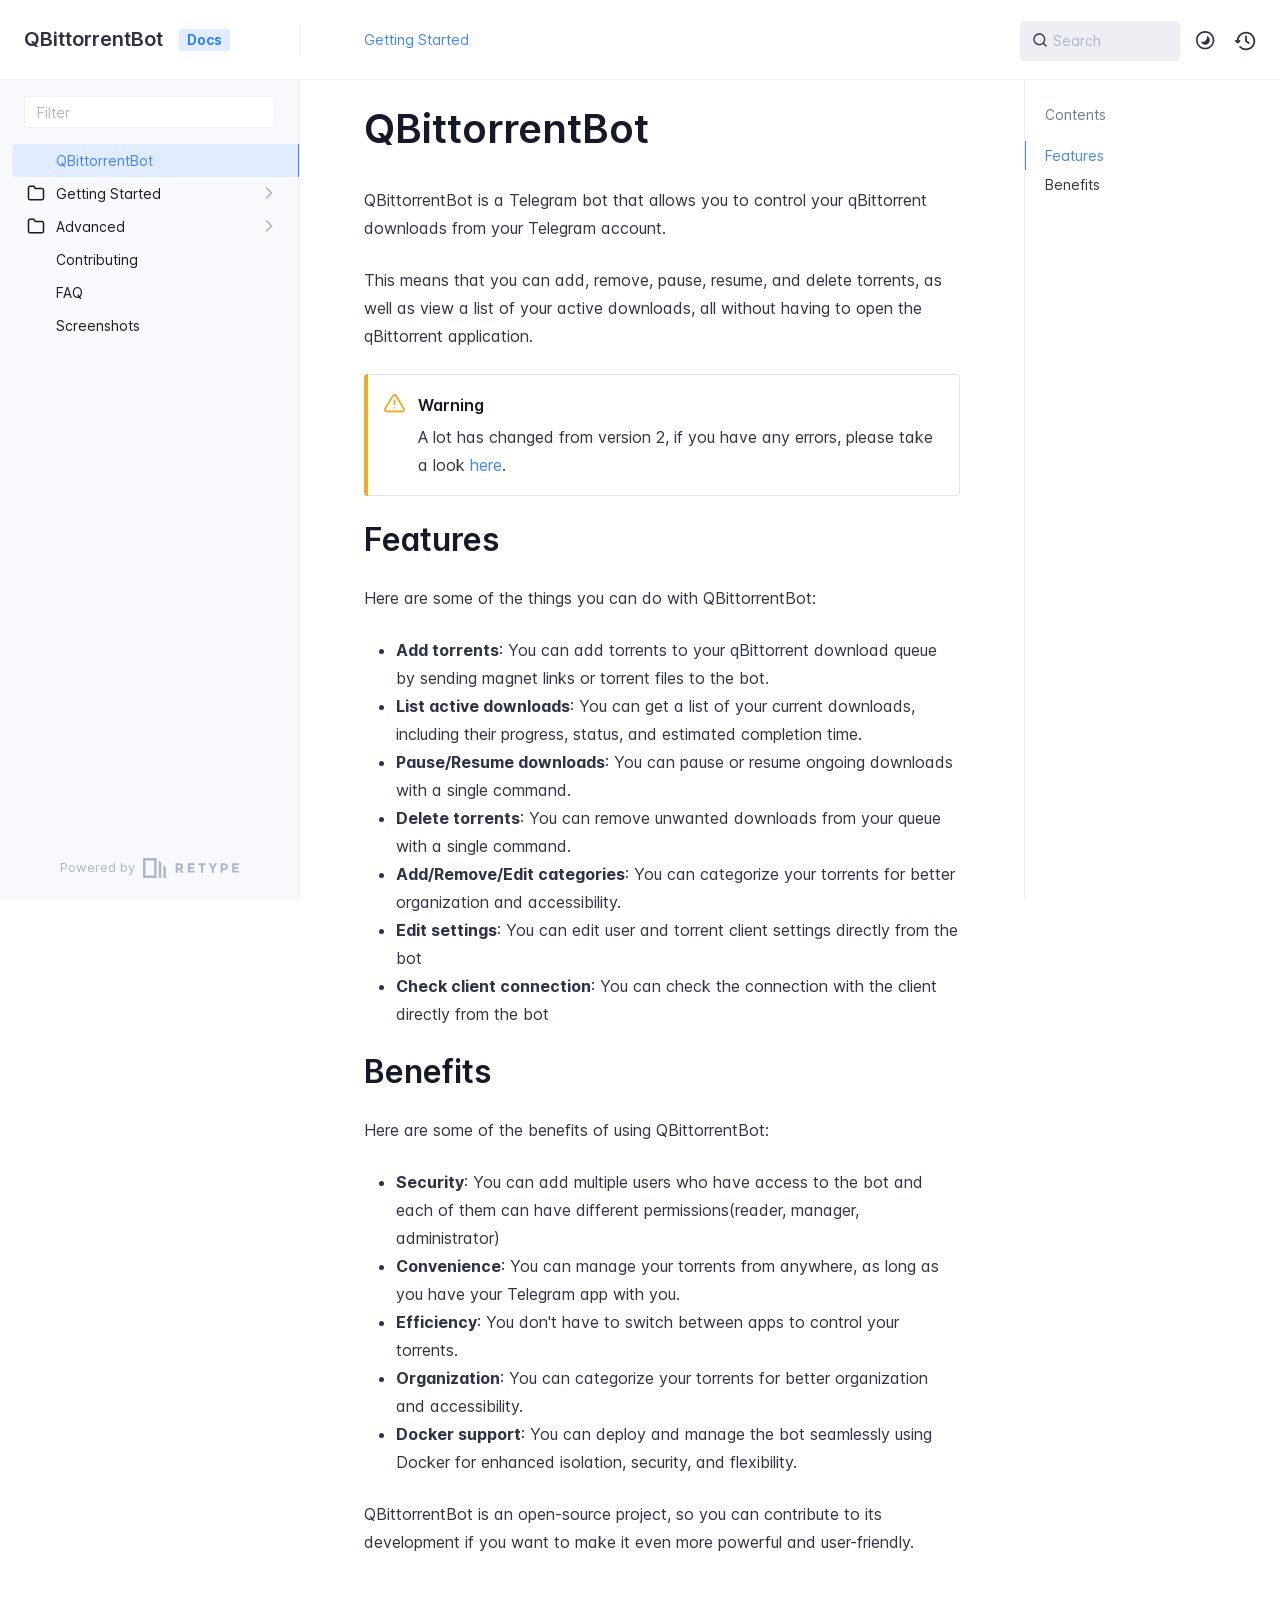
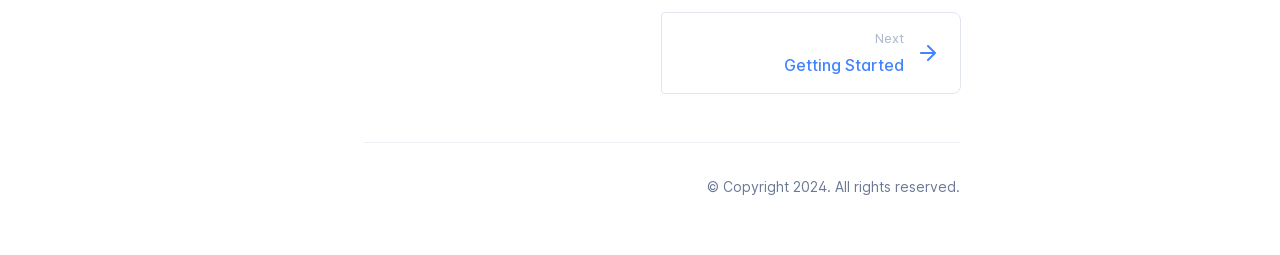
==== index.html @ 15b9dcab "Refreshes Retype-generated documentation. Process triggered by pull[bot]." ====
<!DOCTYPE html>
<html lang="en" class="h-full">
<head>
    <meta charset="UTF-8">
    <meta name="viewport" content="width=device-width,initial-scale=1">
    <meta name="turbo-root" content="/QBittorrentBot">
    <meta name="turbo-cache-control" content="no-cache" data-turbo-track="reload" data-track-token="3.5.0.763401070111">

    <!-- See retype.com -->
    <meta name="generator" content="Retype 3.5.0">

    <!-- Primary Meta Tags -->
    <title>QBittorrentBot</title>
    <meta name="title" content="QBittorrentBot">
    <meta name="description" content="QBittorrentBot is a Telegram bot that allows you to control your qBittorrent downloads from your Telegram account.">

    <!-- Canonical -->
    <link rel="canonical" href="https://ch3p4ll3.github.io/QBittorrentBot/">

    <!-- Open Graph / Facebook -->
    <meta property="og:type" content="website">
    <meta property="og:url" content="https://ch3p4ll3.github.io/QBittorrentBot/">
    <meta property="og:title" content="QBittorrentBot">
    <meta property="og:description" content="QBittorrentBot is a Telegram bot that allows you to control your qBittorrent downloads from your Telegram account.">

    <!-- Twitter -->
    <meta property="twitter:card" content="summary_large_image">
    <meta property="twitter:url" content="https://ch3p4ll3.github.io/QBittorrentBot/">
    <meta property="twitter:title" content="QBittorrentBot">
    <meta property="twitter:description" content="QBittorrentBot is a Telegram bot that allows you to control your qBittorrent downloads from your Telegram account.">

    <script data-cfasync="false">(function () { var el = document.documentElement, m = localStorage.getItem("doc_theme"), wm = window.matchMedia; if (m === "dark" || (!m && wm && wm("(prefers-color-scheme: dark)").matches)) { el.classList.add("dark") } else { el.classList.remove("dark") } })();</script>

    <link href="resources/css/retype.css?v=3.5.0.763401070111" rel="stylesheet">

    <script data-cfasync="false" src="resources/js/config.js?v=3.5.0.763401070111" data-turbo-eval="false" defer></script>
    <script data-cfasync="false" src="resources/js/retype.js?v=3.5.0" data-turbo-eval="false" defer></script>
    <script id="lunr-js" data-cfasync="false" src="resources/js/lunr.js?v=3.5.0.763401070111" data-turbo-eval="false" defer></script>
</head>
<body>
    <div id="docs-app" class="relative text-base antialiased text-gray-700 bg-white font-body dark:bg-dark-850 dark:text-dark-300">
        <div class="absolute bottom-0 left-0 bg-gray-100 dark:bg-dark-800" style="top: 5rem; right: 50%"></div>
    
        <header id="docs-site-header" class="sticky top-0 z-30 flex w-full h-16 bg-white border-b border-gray-200 md:h-20 dark:bg-dark-850 dark:border-dark-650">
            <div class="container relative flex items-center justify-between pr-6 grow md:justify-start">
                <!-- Mobile menu button skeleton -->
                <button v-cloak class="skeleton docs-mobile-menu-button flex items-center justify-center shrink-0 overflow-hidden dark:text-white focus:outline-none rounded-full w-10 h-10 ml-3.5 md:hidden"><svg xmlns="http://www.w3.org/2000/svg" class="mb-px shrink-0" width="24" height="24" viewBox="0 0 24 24" role="presentation" style="margin-bottom: 0px;"><g fill="currentColor"><path d="M2 4h20v2H2zM2 11h20v2H2zM2 18h20v2H2z"></path></g></svg></button>
                <div v-cloak id="docs-sidebar-toggle"></div>
        
                <!-- Logo -->
                <div class="flex items-center justify-between h-full py-2 md:w-75">
                    <div class="flex items-center px-2 md:px-6">
                        <a id="docs-site-logo" href="" class="flex items-center leading-snug text-xl">
                            <span class="dark:text-white font-semibold line-clamp-1 md:line-clamp-2">QBittorrentBot</span>
                        </a><span class="hidden px-2 py-1 ml-4 text-sm font-semibold leading-none text-root-logo-label-text bg-root-logo-label-bg rounded-sm md:inline-block">Docs</span>
                    </div>
        
                    <span class="hidden h-8 border-r md:inline-block dark:border-dark-650"></span>
                </div>
        
                <div class="flex justify-between md:grow">
                    <!-- Top Nav -->
                    <nav class="hidden md:flex">
                        <ul class="flex flex-col mb-4 md:pl-16 md:mb-0 md:flex-row md:items-center">
                            <li class="mr-6">
                                <a class="py-2 md:mb-0 inline-flex items-center text-sm whitespace-nowrap transition-colors duration-200 ease-linear md:text-blue-500 dark:text-blue-400 hover:text-blue-800 dark:hover:text-blue-200" href="getting_started/">Getting Started</a>
                            </li>
        
                        </ul>
                    </nav>
        
                    <!-- Header Right Skeleton -->
                    <div v-cloak class="flex justify-end grow skeleton">
        
                        <!-- Search input mock -->
                        <div class="relative hidden w-40 lg:block lg:max-w-sm lg:ml-auto">
                            <div class="absolute flex items-center justify-center h-full pl-3 dark:text-dark-300">
                                <svg xmlns="http://www.w3.org/2000/svg" class="icon-base" width="16" height="16" viewBox="0 0 24 24" aria-labelledby="icon" role="presentation" style="margin-bottom: 1px;"><g fill="currentColor" ><path d="M21.71 20.29l-3.68-3.68A8.963 8.963 0 0020 11c0-4.96-4.04-9-9-9s-9 4.04-9 9 4.04 9 9 9c2.12 0 4.07-.74 5.61-1.97l3.68 3.68c.2.19.45.29.71.29s.51-.1.71-.29c.39-.39.39-1.03 0-1.42zM4 11c0-3.86 3.14-7 7-7s7 3.14 7 7c0 1.92-.78 3.66-2.04 4.93-.01.01-.02.01-.02.01-.01.01-.01.01-.01.02A6.98 6.98 0 0111 18c-3.86 0-7-3.14-7-7z" ></path></g></svg>
                            </div>
                            <input class="w-full h-10 placeholder-gray-400 transition-colors duration-200 ease-in bg-gray-200 border border-transparent rounded md:text-sm hover:bg-white hover:border-gray-300 focus:outline-none focus:bg-white focus:border-gray-500 dark:bg-dark-600 dark:border-dark-600 dark:placeholder-dark-400" style="padding: 0.625rem 0.75rem 0.625rem 2rem" type="text" placeholder="Search">
                        </div>
        
                        <!-- Mobile search button -->
                        <div class="flex items-center justify-center w-10 h-10 lg:hidden">
                            <svg xmlns="http://www.w3.org/2000/svg" class="shrink-0 icon-base" width="20" height="20" viewBox="0 0 24 24" aria-labelledby="icon" role="presentation" style="margin-bottom: 0px;"><g fill="currentColor" ><path d="M21.71 20.29l-3.68-3.68A8.963 8.963 0 0020 11c0-4.96-4.04-9-9-9s-9 4.04-9 9 4.04 9 9 9c2.12 0 4.07-.74 5.61-1.97l3.68 3.68c.2.19.45.29.71.29s.51-.1.71-.29c.39-.39.39-1.03 0-1.42zM4 11c0-3.86 3.14-7 7-7s7 3.14 7 7c0 1.92-.78 3.66-2.04 4.93-.01.01-.02.01-.02.01-.01.01-.01.01-.01.02A6.98 6.98 0 0111 18c-3.86 0-7-3.14-7-7z" ></path></g></svg>
                        </div>
        
                        <!-- Dark mode switch placeholder -->
                        <div class="w-10 h-10 lg:ml-2"></div>
        
                        <!-- History button -->
                        <div class="flex items-center justify-center w-10 h-10" style="margin-right: -0.625rem;">
                            <svg xmlns="http://www.w3.org/2000/svg" class="shrink-0 icon-base" width="22" height="22" viewBox="0 0 24 24" aria-labelledby="icon" role="presentation" style="margin-bottom: 0px;"><g fill="currentColor" ><g ><path d="M12.01 6.01c-.55 0-1 .45-1 1V12a1 1 0 00.4.8l3 2.22a.985.985 0 001.39-.2.996.996 0 00-.21-1.4l-2.6-1.92V7.01c.02-.55-.43-1-.98-1z"></path><path d="M12.01 1.91c-5.33 0-9.69 4.16-10.05 9.4l-.29-.26a.997.997 0 10-1.34 1.48l1.97 1.79c.19.17.43.26.67.26s.48-.09.67-.26l1.97-1.79a.997.997 0 10-1.34-1.48l-.31.28c.34-4.14 3.82-7.41 8.05-7.41 4.46 0 8.08 3.63 8.08 8.09s-3.63 8.08-8.08 8.08c-2.18 0-4.22-.85-5.75-2.4a.996.996 0 10-1.42 1.4 10.02 10.02 0 007.17 2.99c5.56 0 10.08-4.52 10.08-10.08.01-5.56-4.52-10.09-10.08-10.09z"></path></g></g></svg>
                        </div>
                    </div>
        
                    <div v-cloak class="flex justify-end grow">
                        <div id="docs-mobile-search-button"></div>
                        <doc-search-desktop></doc-search-desktop>
        
                        <doc-theme-switch class="lg:ml-2"></doc-theme-switch>
                        <doc-history></doc-history>
                    </div>
                </div>
            </div>
        </header>
    
        <div class="container relative flex bg-white">
            <!-- Sidebar Skeleton -->
            <div v-cloak class="fixed flex flex-col shrink-0 duration-300 ease-in-out bg-gray-100 border-gray-200 sidebar top-20 w-75 border-r h-screen md:sticky transition-transform skeleton dark:bg-dark-800 dark:border-dark-650">
            
                <!-- Render this div, if config.showSidebarFilter is `true` -->
                <div class="flex items-center h-16 px-6">
                    <input class="w-full h-8 px-3 py-2 transition-colors duration-200 ease-linear bg-white border border-gray-200 rounded shadow-none text-sm focus:outline-none focus:border-gray-600 dark:bg-dark-600 dark:border-dark-600" type="text" placeholder="Filter">
                </div>
            
                <div class="pl-6 mt-1 mb-4">
                    <div class="w-32 h-3 mb-4 bg-gray-200 rounded-full loading dark:bg-dark-600"></div>
                    <div class="w-48 h-3 mb-4 bg-gray-200 rounded-full loading dark:bg-dark-600"></div>
                    <div class="w-40 h-3 mb-4 bg-gray-200 rounded-full loading dark:bg-dark-600"></div>
                    <div class="w-32 h-3 mb-4 bg-gray-200 rounded-full loading dark:bg-dark-600"></div>
                    <div class="w-48 h-3 mb-4 bg-gray-200 rounded-full loading dark:bg-dark-600"></div>
                    <div class="w-40 h-3 mb-4 bg-gray-200 rounded-full loading dark:bg-dark-600"></div>
                </div>
            
                <div class="shrink-0 mt-auto bg-transparent dark:border-dark-650">
                    <a class="flex items-center justify-center flex-nowrap h-16 text-gray-400 dark:text-dark-400 hover:text-gray-700 dark:hover:text-dark-300 transition-colors duration-150 ease-in docs-powered-by" target="_blank" href="https://retype.com/" rel="noopener">
                        <span class="text-xs whitespace-nowrap">Powered by</span>
                        <svg xmlns="http://www.w3.org/2000/svg" class="ml-2" fill="currentColor" width="96" height="20" overflow="visible"><path d="M0 0v20h13.59V0H0zm11.15 17.54H2.44V2.46h8.71v15.08zM15.8 20h2.44V4.67L15.8 2.22zM20.45 6.89V20h2.44V9.34z"/><g><path d="M40.16 8.44c0 1.49-.59 2.45-1.75 2.88l2.34 3.32h-2.53l-2.04-2.96h-1.43v2.96h-2.06V5.36h3.5c1.43 0 2.46.24 3.07.73s.9 1.27.9 2.35zm-2.48 1.1c.26-.23.38-.59.38-1.09 0-.5-.13-.84-.4-1.03s-.73-.28-1.39-.28h-1.54v2.75h1.5c.72 0 1.2-.12 1.45-.35zM51.56 5.36V7.2h-4.59v1.91h4.13v1.76h-4.13v1.92h4.74v1.83h-6.79V5.36h6.64zM60.09 7.15v7.48h-2.06V7.15h-2.61V5.36h7.28v1.79h-2.61zM70.81 14.64h-2.06v-3.66l-3.19-5.61h2.23l1.99 3.45 1.99-3.45H74l-3.19 5.61v3.66zM83.99 6.19c.65.55.97 1.4.97 2.55s-.33 1.98-1 2.51-1.68.8-3.04.8h-1.23v2.59h-2.06V5.36h3.26c1.42 0 2.45.28 3.1.83zm-1.51 3.65c.25-.28.37-.69.37-1.22s-.16-.92-.48-1.14c-.32-.23-.82-.34-1.5-.34H79.7v3.12h1.38c.68 0 1.15-.14 1.4-.42zM95.85 5.36V7.2h-4.59v1.91h4.13v1.76h-4.13v1.92H96v1.83h-6.79V5.36h6.64z"/></g></svg>
                    </a>
                </div>
            </div>
            
            <!-- Sidebar component -->
            <doc-sidebar v-cloak>
                <template #sidebar-footer>
                    <div class="shrink-0 mt-auto border-t md:bg-transparent md:border-none dark:border-dark-650">
            
                        <div class="py-3 px-6 md:hidden border-b dark:border-dark-650">
                            <nav>
                                <ul class="flex flex-wrap justify-center items-center">
                                    <li class="mr-6">
                                        <a class="block py-1 inline-flex items-center text-sm whitespace-nowrap transition-colors duration-200 ease-linear md:text-blue-500 dark:text-blue-400 hover:text-blue-800 dark:hover:text-blue-200" href="getting_started/">Getting Started</a>
                                    </li>
            
                                </ul>
                            </nav>
                        </div>
            
                        <a class="flex items-center justify-center flex-nowrap h-16 text-gray-400 dark:text-dark-400 hover:text-gray-700 dark:hover:text-dark-300 transition-colors duration-150 ease-in docs-powered-by" target="_blank" href="https://retype.com/" rel="noopener">
                            <span class="text-xs whitespace-nowrap">Powered by</span>
                            <svg xmlns="http://www.w3.org/2000/svg" class="ml-2" fill="currentColor" width="96" height="20" overflow="visible"><path d="M0 0v20h13.59V0H0zm11.15 17.54H2.44V2.46h8.71v15.08zM15.8 20h2.44V4.67L15.8 2.22zM20.45 6.89V20h2.44V9.34z"/><g><path d="M40.16 8.44c0 1.49-.59 2.45-1.75 2.88l2.34 3.32h-2.53l-2.04-2.96h-1.43v2.96h-2.06V5.36h3.5c1.43 0 2.46.24 3.07.73s.9 1.27.9 2.35zm-2.48 1.1c.26-.23.38-.59.38-1.09 0-.5-.13-.84-.4-1.03s-.73-.28-1.39-.28h-1.54v2.75h1.5c.72 0 1.2-.12 1.45-.35zM51.56 5.36V7.2h-4.59v1.91h4.13v1.76h-4.13v1.92h4.74v1.83h-6.79V5.36h6.64zM60.09 7.15v7.48h-2.06V7.15h-2.61V5.36h7.28v1.79h-2.61zM70.81 14.64h-2.06v-3.66l-3.19-5.61h2.23l1.99 3.45 1.99-3.45H74l-3.19 5.61v3.66zM83.99 6.19c.65.55.97 1.4.97 2.55s-.33 1.98-1 2.51-1.68.8-3.04.8h-1.23v2.59h-2.06V5.36h3.26c1.42 0 2.45.28 3.1.83zm-1.51 3.65c.25-.28.37-.69.37-1.22s-.16-.92-.48-1.14c-.32-.23-.82-.34-1.5-.34H79.7v3.12h1.38c.68 0 1.15-.14 1.4-.42zM95.85 5.36V7.2h-4.59v1.91h4.13v1.76h-4.13v1.92H96v1.83h-6.79V5.36h6.64z"/></g></svg>
                        </a>
                    </div>
                </template>
            </doc-sidebar>
    
            <div class="grow min-w-0 dark:bg-dark-850">
                <!-- Render "toolbar" template here on api pages --><!-- Render page content -->
                <div class="flex">
                    <div class="min-w-0 p-4 grow md:px-16">
                        <main class="relative pb-12 lg:pt-2">
                            <div class="docs-markdown" id="docs-content">
                                <!-- Rendered if sidebar right is enabled -->
                                <div id="docs-sidebar-right-toggle"></div>
                                <!-- Page content  -->
<doc-anchor-target id="qbittorrentbot" class="break-words">
    <h1>
        <doc-anchor-trigger class="header-anchor-trigger" to="#qbittorrentbot">#</doc-anchor-trigger>
        <span>QBittorrentBot</span>
    </h1>
</doc-anchor-target>
<p>QBittorrentBot is a Telegram bot that allows you to control your qBittorrent downloads from your Telegram account.</p>
<p>This means that you can add, remove, pause, resume, and delete torrents, as well as view a list of your active downloads, all without having to open the qBittorrent application.</p>
<div class="flex mb-6">
    <div class="shrink-0 w-1 rounded-tl rounded-bl bg-yellow-500"></div>
    <div class="flex w-full py-4 border border-l-0 border-gray-300 rounded-tr rounded-br doc-alert bg-white dark:bg-dark-700 dark:border-dark-700" role="alert">
        <div class="flex items-center ml-4 h-7">
            <svg xmlns="http://www.w3.org/2000/svg" class="mb-px text-yellow-500" width="22" height="22" viewBox="0 0 24 24" role="presentation">
                <g fill="currentColor"><g>
                    <path d="M22.48 15.59L14.01 1.45A2.968 2.968 0 0012.16.09c-.78-.19-1.58-.07-2.27.35-.41.25-.76.6-1.01 1.01v.01L.4 15.6c-.83 1.43-.33 3.27 1.1 4.1.45.26.95.4 1.48.4h16.95c.8-.01 1.55-.33 2.11-.9.56-.57.87-1.33.86-2.13a3.04 3.04 0 00-.42-1.48zm-1.87 2.21c-.19.19-.44.3-.69.3H2.99c-.17 0-.34-.05-.49-.13a.992.992 0 01-.37-1.35L10.6 2.48c.08-.14.2-.25.34-.33a.992.992 0 011.37.33l8.46 14.13c.09.15.13.32.13.49 0 .26-.1.51-.29.7z"></path>
                    <path d="M11.45 12.1c.55 0 1-.45 1-1v-4c0-.55-.45-1-1-1s-1 .45-1 1v4c0 .56.45 1 1 1zM11.46 14.1c-.56 0-1 .45-1 1s.45 1 1 1 1-.45 1-1-.45-1-1-1z"></path>
                </g></g>
            </svg>
        </div>
        <div class="pr-5 ml-3 w-full">
            <h5>Warning</h5>
<p>A lot has changed from version 2, if you have any errors, please take a look <a href="getting_started/migrating_to_v2/">here</a>.</p>
        </div>
    </div>
</div>
<doc-anchor-target id="features">
    <h2>
        <doc-anchor-trigger class="header-anchor-trigger" to="#features">#</doc-anchor-trigger>
        <span>Features</span>
    </h2>
</doc-anchor-target>
<p>Here are some of the things you can do with QBittorrentBot:</p>
<ul>
<li><strong>Add torrents</strong>: You can add torrents to your qBittorrent download queue by sending magnet links or torrent files to the bot.</li>
<li><strong>List active downloads</strong>: You can get a list of your current downloads, including their progress, status, and estimated completion time.</li>
<li><strong>Pause/Resume downloads</strong>: You can pause or resume ongoing downloads with a single command.</li>
<li><strong>Delete torrents</strong>: You can remove unwanted downloads from your queue with a single command.</li>
<li><strong>Add/Remove/Edit categories</strong>: You can categorize your torrents for better organization and accessibility.</li>
<li><strong>Edit settings</strong>: You can edit user and torrent client settings directly from the bot</li>
<li><strong>Check client connection</strong>: You can check the connection with the client directly from the bot</li>
</ul>
<doc-anchor-target id="benefits">
    <h2>
        <doc-anchor-trigger class="header-anchor-trigger" to="#benefits">#</doc-anchor-trigger>
        <span>Benefits</span>
    </h2>
</doc-anchor-target>
<p>Here are some of the benefits of using QBittorrentBot:</p>
<ul>
<li><strong>Security</strong>: You can add multiple users who have access to the bot and each of them can have different permissions(reader, manager, administrator)</li>
<li><strong>Convenience</strong>: You can manage your torrents from anywhere, as long as you have your Telegram app with you.</li>
<li><strong>Efficiency</strong>: You don&#x27;t have to switch between apps to control your torrents.</li>
<li><strong>Organization</strong>: You can categorize your torrents for better organization and accessibility.</li>
<li><strong>Docker support</strong>: You can deploy and manage the bot seamlessly using Docker for enhanced isolation, security, and flexibility.</li>
</ul>
<p>QBittorrentBot is an open-source project, so you can contribute to its development if you want to make it even more powerful and user-friendly.</p>

                                
                                <!-- Required only on API pages -->
                                <doc-toolbar-member-filter-no-results></doc-toolbar-member-filter-no-results>
                            </div>
                            <footer class="clear-both">
                            
                                <nav class="flex mt-14">
                                    <div class="w-1/2">
                                    </div>
                            
                                    <div class="w-1/2">
                                        <a class="px-5 py-4 -mx-px h-full flex items-center justify-end break-normal font-medium text-blue-500 dark:text-blue-400 border border-gray-300 hover:border-gray-400 dark:border-dark-650 dark:hover:border-dark-450 rounded-l rounded-r-lg transition-colors duration-150 relative hover:z-5" href="getting_started/">
                                            <span>
                                                <span class="block text-xs font-normal text-right text-gray-400 dark:text-dark-400">Next</span>
                                                <span class="block mt-1">Getting Started</span>
                                            </span>
                                            <svg xmlns="http://www.w3.org/2000/svg" class="ml-3" width="24" height="24" viewBox="0 0 24 24" fill="currentColor" overflow="visible"><path d="M19.92 12.38a1 1 0 00-.22-1.09l-7-7a.996.996 0 10-1.41 1.41l5.3 5.3H5c-.55 0-1 .45-1 1s.45 1 1 1h11.59l-5.29 5.29a.996.996 0 000 1.41c.19.2.44.3.7.3s.51-.1.71-.29l7-7c.09-.09.16-.21.21-.33z" /><path fill="none" d="M0 0h24v24H0z" /></svg>
                                        </a>
                                    </div>
                                </nav>
                            </footer>
                        </main>
                
                        <div class="border-t dark:border-dark-650 pt-6 mb-8">
                            <footer class="flex flex-wrap items-center justify-between">
                                <div>
                                    <ul class="flex flex-wrap items-center text-sm">
                                    </ul>
                                </div>
                                <div class="docs-copyright py-2 text-gray-500 dark:text-dark-350 text-sm leading-relaxed"><p>© Copyright 2024. All rights reserved.</p></div>
                            </footer>
                        </div>
                    </div>
                
                    <!-- Rendered if sidebar right is enabled -->
                    <!-- Sidebar right skeleton-->
                    <div v-cloak class="fixed top-0 bottom-0 right-0 translate-x-full bg-white border-gray-200 lg:sticky lg:border-l lg:shrink-0 lg:pt-6 lg:transform-none sm:w-1/2 lg:w-64 lg:z-0 md:w-104 sidebar-right skeleton dark:bg-dark-850 dark:border-dark-650">
                        <div class="pl-5">
                            <div class="w-32 h-3 mb-4 bg-gray-200 dark:bg-dark-600 rounded-full loading"></div>
                            <div class="w-48 h-3 mb-4 bg-gray-200 dark:bg-dark-600 rounded-full loading"></div>
                            <div class="w-40 h-3 mb-4 bg-gray-200 dark:bg-dark-600 rounded-full loading"></div>
                        </div>
                    </div>
                
                    <!-- User should be able to hide sidebar right -->
                    <doc-sidebar-right v-cloak></doc-sidebar-right>
                </div>

            </div>
        </div>
    
        <doc-search-mobile></doc-search-mobile>
        <doc-back-to-top></doc-back-to-top>
    </div>


    <div id="docs-overlay-target"></div>

    <script data-cfasync="false">window.__DOCS__ = { "title": "QBittorrentBot", isRoot: true, level: 0, icon: "file", hasPrism: false, hasMermaid: false, hasMath: false, tocDepth: 23 }</script>
</body>
</html>
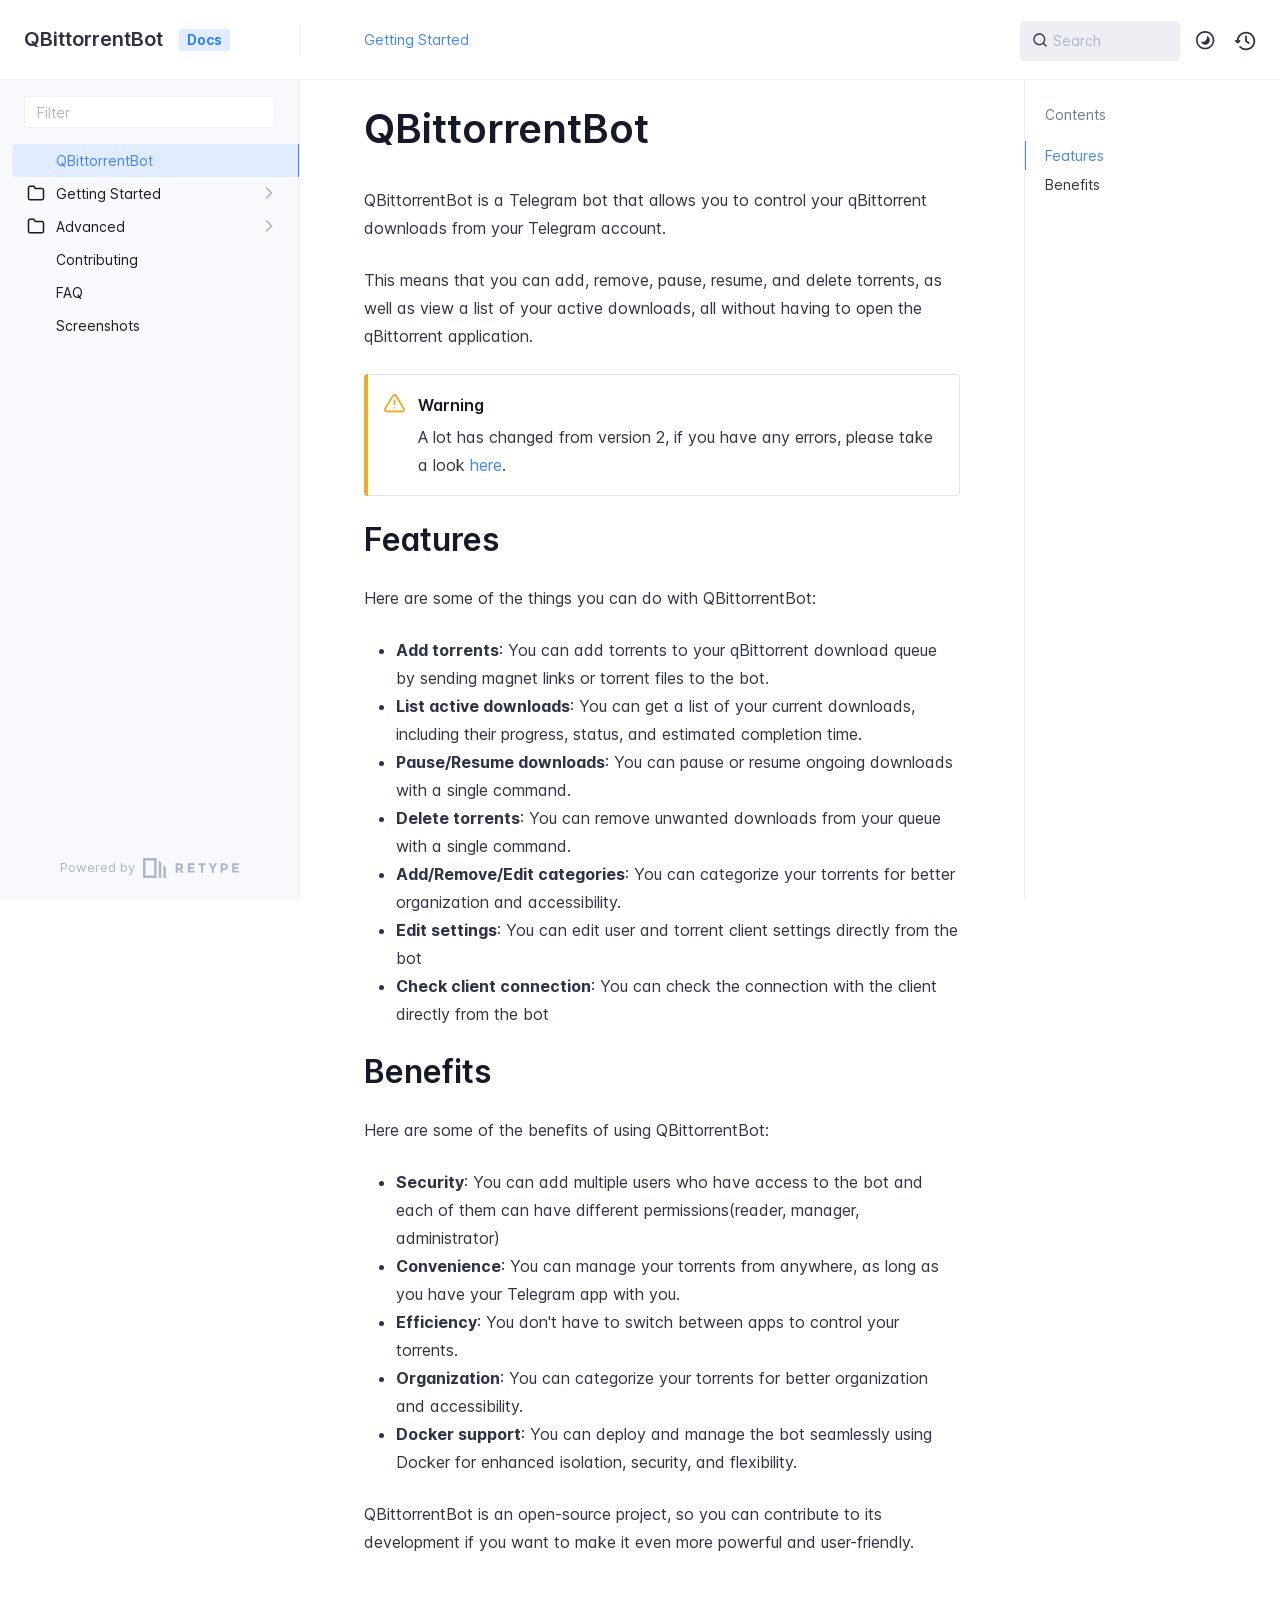
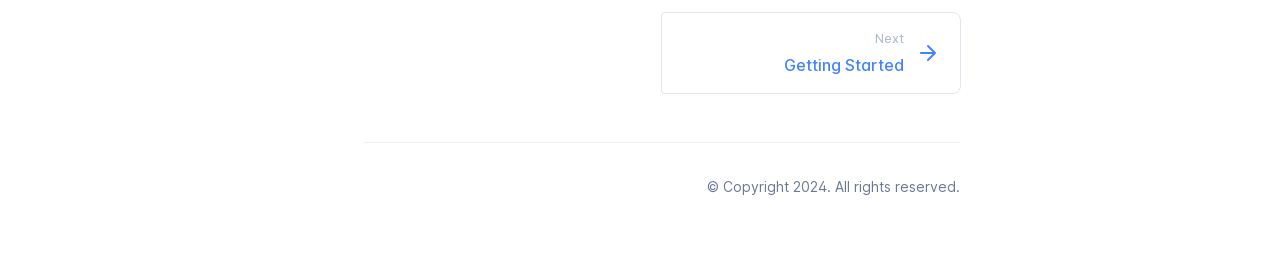
==== commit bed7189a: "Refreshes Retype-generated documentation. Process triggered by pull[bot]." ====
--- a/index.html
+++ b/index.html
@@ -4,7 +4,7 @@
     <meta charset="UTF-8">
     <meta name="viewport" content="width=device-width,initial-scale=1">
     <meta name="turbo-root" content="/QBittorrentBot">
-    <meta name="turbo-cache-control" content="no-cache" data-turbo-track="reload" data-track-token="3.5.0.763401070111">
+    <meta name="turbo-cache-control" content="no-cache" data-turbo-track="reload" data-track-token="3.5.0.776555223503">
 
     <!-- See retype.com -->
     <meta name="generator" content="Retype 3.5.0">
@@ -31,11 +31,11 @@
 
     <script data-cfasync="false">(function () { var el = document.documentElement, m = localStorage.getItem("doc_theme"), wm = window.matchMedia; if (m === "dark" || (!m && wm && wm("(prefers-color-scheme: dark)").matches)) { el.classList.add("dark") } else { el.classList.remove("dark") } })();</script>
 
-    <link href="resources/css/retype.css?v=3.5.0.763401070111" rel="stylesheet">
-
-    <script data-cfasync="false" src="resources/js/config.js?v=3.5.0.763401070111" data-turbo-eval="false" defer></script>
+    <link href="resources/css/retype.css?v=3.5.0.776555223503" rel="stylesheet">
+
+    <script data-cfasync="false" src="resources/js/config.js?v=3.5.0.776555223503" data-turbo-eval="false" defer></script>
     <script data-cfasync="false" src="resources/js/retype.js?v=3.5.0" data-turbo-eval="false" defer></script>
-    <script id="lunr-js" data-cfasync="false" src="resources/js/lunr.js?v=3.5.0.763401070111" data-turbo-eval="false" defer></script>
+    <script id="lunr-js" data-cfasync="false" src="resources/js/lunr.js?v=3.5.0.776555223503" data-turbo-eval="false" defer></script>
 </head>
 <body>
     <div id="docs-app" class="relative text-base antialiased text-gray-700 bg-white font-body dark:bg-dark-850 dark:text-dark-300">
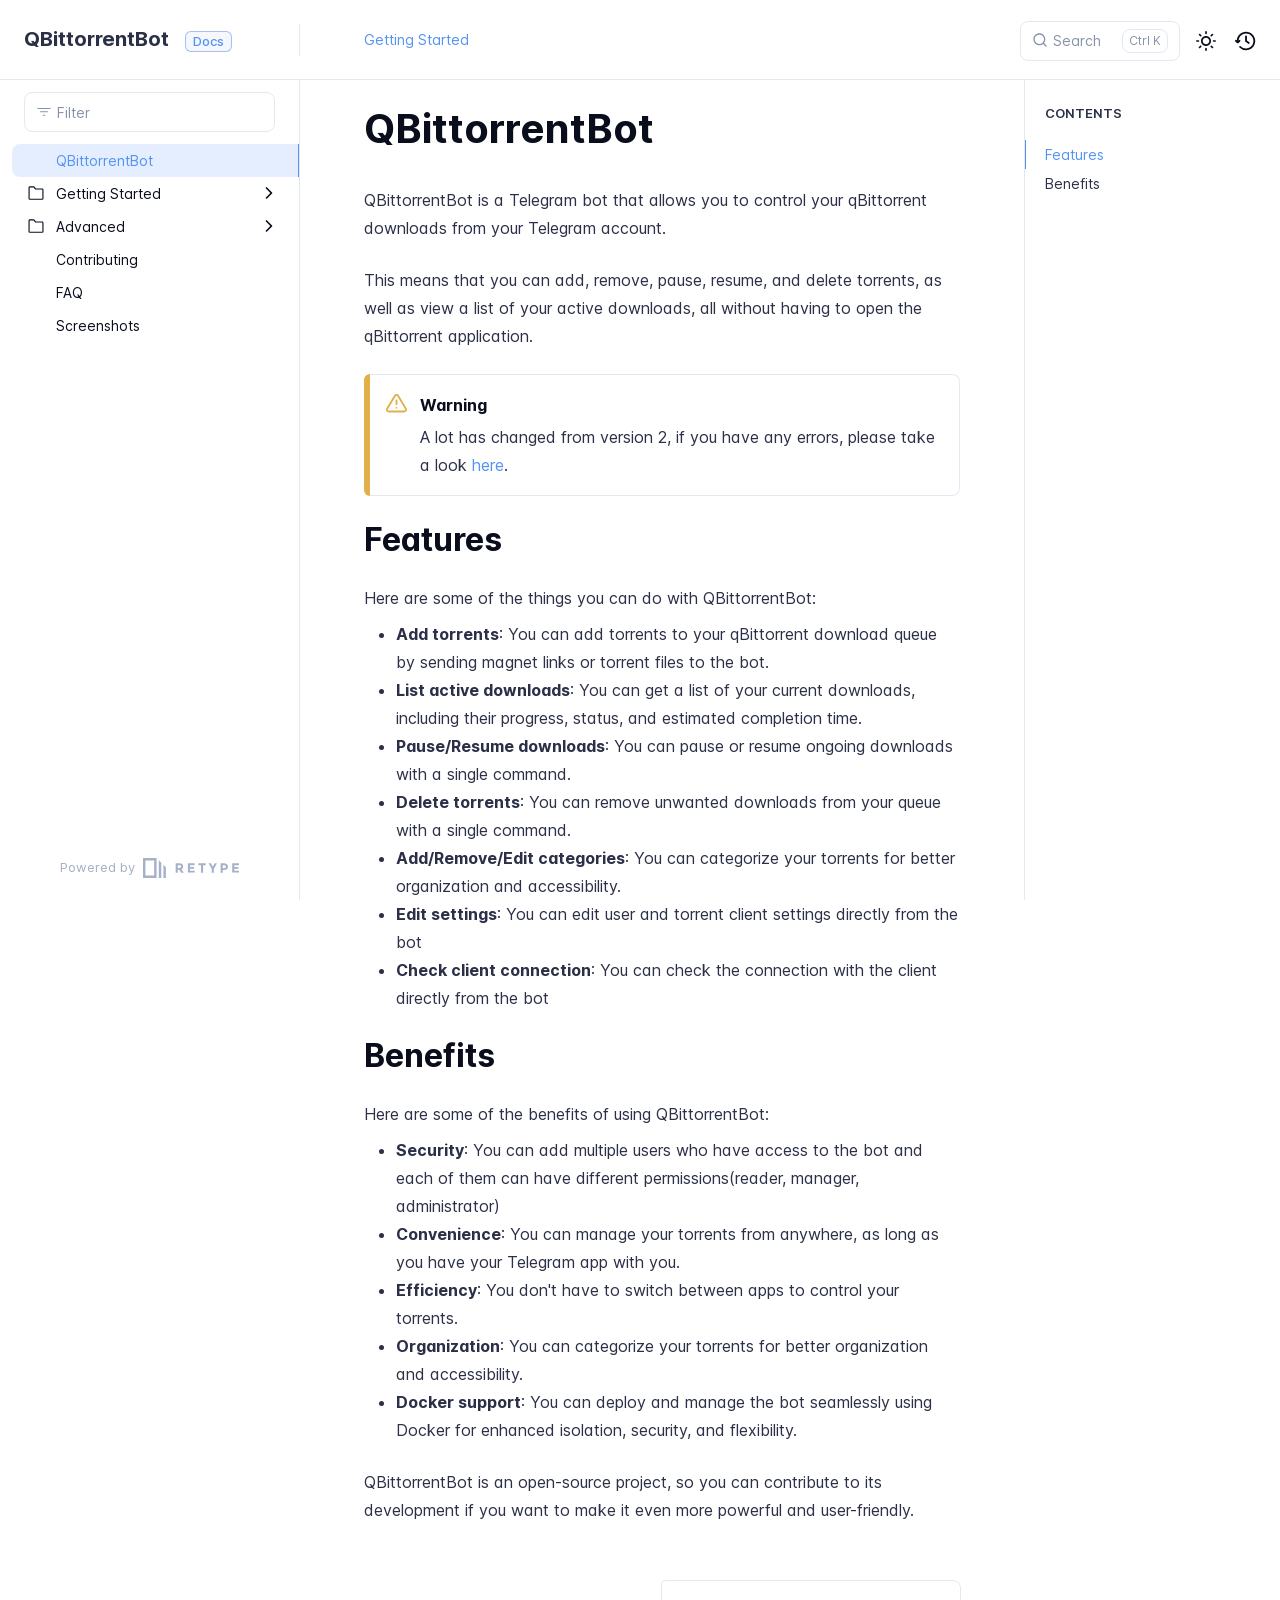
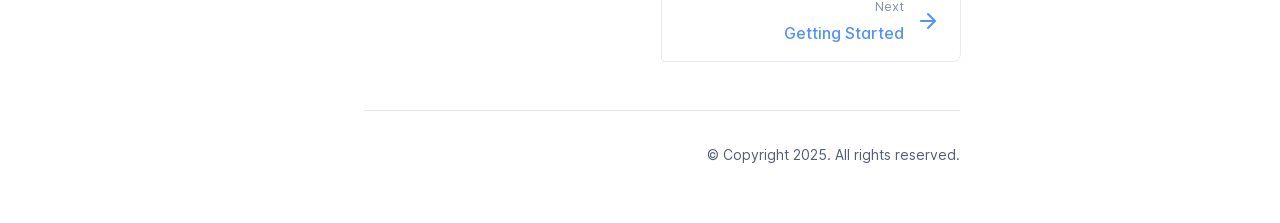
==== commit e7a1f707: "Refreshes Retype-generated documentation. Process triggered by pull[bot]." ====
--- a/index.html
+++ b/index.html
@@ -4,10 +4,10 @@
     <meta charset="UTF-8">
     <meta name="viewport" content="width=device-width,initial-scale=1">
     <meta name="turbo-root" content="/QBittorrentBot">
-    <meta name="turbo-cache-control" content="no-cache" data-turbo-track="reload" data-track-token="3.5.0.776555223503">
+    <meta name="turbo-cache-control" content="no-cache" data-turbo-track="reload" data-track-token="3.11.0.805850847427">
 
     <!-- See retype.com -->
-    <meta name="generator" content="Retype 3.5.0">
+    <meta name="generator" content="Retype 3.11.0">
 
     <!-- Primary Meta Tags -->
     <title>QBittorrentBot</title>
@@ -29,41 +29,41 @@
     <meta property="twitter:title" content="QBittorrentBot">
     <meta property="twitter:description" content="QBittorrentBot is a Telegram bot that allows you to control your qBittorrent downloads from your Telegram account.">
 
-    <script data-cfasync="false">(function () { var el = document.documentElement, m = localStorage.getItem("doc_theme"), wm = window.matchMedia; if (m === "dark" || (!m && wm && wm("(prefers-color-scheme: dark)").matches)) { el.classList.add("dark") } else { el.classList.remove("dark") } })();</script>
-
-    <link href="resources/css/retype.css?v=3.5.0.776555223503" rel="stylesheet">
-
-    <script data-cfasync="false" src="resources/js/config.js?v=3.5.0.776555223503" data-turbo-eval="false" defer></script>
-    <script data-cfasync="false" src="resources/js/retype.js?v=3.5.0" data-turbo-eval="false" defer></script>
-    <script id="lunr-js" data-cfasync="false" src="resources/js/lunr.js?v=3.5.0.776555223503" data-turbo-eval="false" defer></script>
+    <script data-cfasync="false">(function(){var cl=document.documentElement.classList,ls=localStorage.getItem("retype_scheme"),hd=cl.contains("dark"),hl=cl.contains("light"),wm=window.matchMedia&&window.matchMedia("(prefers-color-scheme: dark)").matches;if(ls==="dark"||(!ls&&wm&&!hd&&!hl)){cl.remove("light");cl.add("dark")}else if(ls==="light"||(!ls&&!wm&&!hd&&!hl)){cl.remove("dark");cl.add("light")}})();</script>
+
+    <link href="resources/css/retype.css?v=3.11.0.805850847427" rel="stylesheet">
+
+    <script data-cfasync="false" src="resources/js/config.js?v=3.11.0.805850847427" data-turbo-eval="false" defer></script>
+    <script data-cfasync="false" src="resources/js/retype.js?v=3.11.0" data-turbo-eval="false" defer></script>
+    <script id="lunr-js" data-cfasync="false" src="resources/js/lunr.js?v=3.11.0.805850847427" data-turbo-eval="false" defer></script>
 </head>
 <body>
-    <div id="docs-app" class="relative text-base antialiased text-gray-700 bg-white font-body dark:bg-dark-850 dark:text-dark-300">
-        <div class="absolute bottom-0 left-0 bg-gray-100 dark:bg-dark-800" style="top: 5rem; right: 50%"></div>
-    
-        <header id="docs-site-header" class="sticky top-0 z-30 flex w-full h-16 bg-white border-b border-gray-200 md:h-20 dark:bg-dark-850 dark:border-dark-650">
+    <div id="retype-app" class="relative text-base antialiased text-base-text bg-base-bg font-body">
+        <div class="absolute bottom-0 left-0" style="top: 5rem; right: 50%"></div>
+    
+        <header id="retype-header" class="sticky top-0 z-30 flex w-full h-16 bg-header-bg border-b border-header-border md:h-20">
             <div class="container relative flex items-center justify-between pr-6 grow md:justify-start">
                 <!-- Mobile menu button skeleton -->
-                <button v-cloak class="skeleton docs-mobile-menu-button flex items-center justify-center shrink-0 overflow-hidden dark:text-white focus:outline-none rounded-full w-10 h-10 ml-3.5 md:hidden"><svg xmlns="http://www.w3.org/2000/svg" class="mb-px shrink-0" width="24" height="24" viewBox="0 0 24 24" role="presentation" style="margin-bottom: 0px;"><g fill="currentColor"><path d="M2 4h20v2H2zM2 11h20v2H2zM2 18h20v2H2z"></path></g></svg></button>
-                <div v-cloak id="docs-sidebar-toggle"></div>
+                <button v-cloak class="skeleton retype-mobile-menu-button flex items-center justify-center shrink-0 overflow-hidden dark:text-white focus:outline-none rounded-full w-10 h-10 ml-3.5 md:hidden"><svg xmlns="http://www.w3.org/2000/svg" class="mb-px shrink-0" width="24" height="24" viewBox="0 0 24 24" role="presentation" style="margin-bottom: 0px;"><g fill="currentColor"><path d="M2 4h20v2H2zM2 11h20v2H2zM2 18h20v2H2z"></path></g></svg></button>
+                <div v-cloak id="retype-sidebar-left-toggle-button"></div>
         
                 <!-- Logo -->
                 <div class="flex items-center justify-between h-full py-2 md:w-75">
                     <div class="flex items-center px-2 md:px-6">
-                        <a id="docs-site-logo" href="" class="flex items-center leading-snug text-xl">
-                            <span class="dark:text-white font-semibold line-clamp-1 md:line-clamp-2">QBittorrentBot</span>
-                        </a><span class="hidden px-2 py-1 ml-4 text-sm font-semibold leading-none text-root-logo-label-text bg-root-logo-label-bg rounded-sm md:inline-block">Docs</span>
-                    </div>
-        
-                    <span class="hidden h-8 border-r md:inline-block dark:border-dark-650"></span>
+                        <a id="retype-branding-logo" href="" class="flex items-center leading-snug text-xl">
+                            <span class="dark:text-white font-bold line-clamp-1 md:line-clamp-2">QBittorrentBot</span>
+                        </a><span id="retype-branding-label" class="inline-flex mt-1 px-2 py-1 ml-4 text-xs font-medium leading-none items-center rounded-md bg-branding-label-bg text-branding-label-text ring-1 ring-branding-label-border ring-inset md:inline-block">Docs</span>
+                    </div>
+        
+                    <span class="hidden h-8 border-r md:inline-block border-base-border"></span>
                 </div>
         
                 <div class="flex justify-between md:grow">
                     <!-- Top Nav -->
-                    <nav class="hidden md:flex">
+                    <nav id="retype-header-nav" class="hidden md:flex">
                         <ul class="flex flex-col mb-4 md:pl-16 md:mb-0 md:flex-row md:items-center">
                             <li class="mr-6">
-                                <a class="py-2 md:mb-0 inline-flex items-center text-sm whitespace-nowrap transition-colors duration-200 ease-linear md:text-blue-500 dark:text-blue-400 hover:text-blue-800 dark:hover:text-blue-200" href="getting_started/">Getting Started</a>
+                                <a class="py-2 md:mb-0 inline-flex items-center text-sm whitespace-nowrap transition-colors duration-200 ease-linear md:text-header-text font-header-text-weight hover:text-header-text-hover" href="getting_started/">Getting Started</a>
                             </li>
         
                         </ul>
@@ -77,7 +77,7 @@
                             <div class="absolute flex items-center justify-center h-full pl-3 dark:text-dark-300">
                                 <svg xmlns="http://www.w3.org/2000/svg" class="icon-base" width="16" height="16" viewBox="0 0 24 24" aria-labelledby="icon" role="presentation" style="margin-bottom: 1px;"><g fill="currentColor" ><path d="M21.71 20.29l-3.68-3.68A8.963 8.963 0 0020 11c0-4.96-4.04-9-9-9s-9 4.04-9 9 4.04 9 9 9c2.12 0 4.07-.74 5.61-1.97l3.68 3.68c.2.19.45.29.71.29s.51-.1.71-.29c.39-.39.39-1.03 0-1.42zM4 11c0-3.86 3.14-7 7-7s7 3.14 7 7c0 1.92-.78 3.66-2.04 4.93-.01.01-.02.01-.02.01-.01.01-.01.01-.01.02A6.98 6.98 0 0111 18c-3.86 0-7-3.14-7-7z" ></path></g></svg>
                             </div>
-                            <input class="w-full h-10 placeholder-gray-400 transition-colors duration-200 ease-in bg-gray-200 border border-transparent rounded md:text-sm hover:bg-white hover:border-gray-300 focus:outline-none focus:bg-white focus:border-gray-500 dark:bg-dark-600 dark:border-dark-600 dark:placeholder-dark-400" style="padding: 0.625rem 0.75rem 0.625rem 2rem" type="text" placeholder="Search">
+                            <input class="w-full h-10 placeholder-search-placeholder transition-colors duration-200 ease-in bg-search-bg border border-transparent rounded md:text-sm hover:border-search-border-hover focus:outline-none focus:border-search-border-focus" style="padding: 0.625rem 0.75rem 0.625rem 2rem" type="text" placeholder="Search">
                         </div>
         
                         <!-- Mobile search button -->
@@ -95,7 +95,7 @@
                     </div>
         
                     <div v-cloak class="flex justify-end grow">
-                        <div id="docs-mobile-search-button"></div>
+                        <div id="retype-mobile-search-button"></div>
                         <doc-search-desktop></doc-search-desktop>
         
                         <doc-theme-switch class="lg:ml-2"></doc-theme-switch>
@@ -105,26 +105,26 @@
             </div>
         </header>
     
-        <div class="container relative flex bg-white">
+    
+        <div id="retype-container" class="container relative flex bg-white">
             <!-- Sidebar Skeleton -->
-            <div v-cloak class="fixed flex flex-col shrink-0 duration-300 ease-in-out bg-gray-100 border-gray-200 sidebar top-20 w-75 border-r h-screen md:sticky transition-transform skeleton dark:bg-dark-800 dark:border-dark-650">
-            
-                <!-- Render this div, if config.showSidebarFilter is `true` -->
+            <div v-cloak class="fixed flex flex-col shrink-0 duration-300 ease-in-out bg-sidebar-left-bg border-sidebar-left-border sidebar top-20 w-75 border-r h-screen md:sticky transition-transform skeleton">
+            
                 <div class="flex items-center h-16 px-6">
-                    <input class="w-full h-8 px-3 py-2 transition-colors duration-200 ease-linear bg-white border border-gray-200 rounded shadow-none text-sm focus:outline-none focus:border-gray-600 dark:bg-dark-600 dark:border-dark-600" type="text" placeholder="Filter">
+                    <input class="w-full h-8 px-3 py-2 transition-colors duration-200 ease-linear bg-filter-bg border border-filter-border rounded shadow-none text-sm focus:outline-none focus:border-filter-border-focus" type="text" placeholder="Filter">
                 </div>
             
                 <div class="pl-6 mt-1 mb-4">
-                    <div class="w-32 h-3 mb-4 bg-gray-200 rounded-full loading dark:bg-dark-600"></div>
-                    <div class="w-48 h-3 mb-4 bg-gray-200 rounded-full loading dark:bg-dark-600"></div>
-                    <div class="w-40 h-3 mb-4 bg-gray-200 rounded-full loading dark:bg-dark-600"></div>
-                    <div class="w-32 h-3 mb-4 bg-gray-200 rounded-full loading dark:bg-dark-600"></div>
-                    <div class="w-48 h-3 mb-4 bg-gray-200 rounded-full loading dark:bg-dark-600"></div>
-                    <div class="w-40 h-3 mb-4 bg-gray-200 rounded-full loading dark:bg-dark-600"></div>
-                </div>
-            
-                <div class="shrink-0 mt-auto bg-transparent dark:border-dark-650">
-                    <a class="flex items-center justify-center flex-nowrap h-16 text-gray-400 dark:text-dark-400 hover:text-gray-700 dark:hover:text-dark-300 transition-colors duration-150 ease-in docs-powered-by" target="_blank" href="https://retype.com/" rel="noopener">
+                    <div class="w-32 h-3 mb-4 bg-skeleton-bg rounded-full loading"></div>
+                    <div class="w-48 h-3 mb-4 bg-skeleton-bg rounded-full loading"></div>
+                    <div class="w-40 h-3 mb-4 bg-skeleton-bg rounded-full loading"></div>
+                    <div class="w-32 h-3 mb-4 bg-skeleton-bg rounded-full loading"></div>
+                    <div class="w-48 h-3 mb-4 bg-skeleton-bg rounded-full loading"></div>
+                    <div class="w-40 h-3 mb-4 bg-skeleton-bg rounded-full loading"></div>
+                </div>
+            
+                <div class="shrink-0 mt-auto bg-transparent dark:border-base-border">
+                    <a class="flex items-center justify-center flex-nowrap h-16 text-gray-350 dark:text-dark-400 hover:text-gray-600 dark:hover:text-dark-300 transition-colors duration-150 ease-in docs-powered-by" target="_blank" href="https://retype.com/" rel="noopener">
                         <span class="text-xs whitespace-nowrap">Powered by</span>
                         <svg xmlns="http://www.w3.org/2000/svg" class="ml-2" fill="currentColor" width="96" height="20" overflow="visible"><path d="M0 0v20h13.59V0H0zm11.15 17.54H2.44V2.46h8.71v15.08zM15.8 20h2.44V4.67L15.8 2.22zM20.45 6.89V20h2.44V9.34z"/><g><path d="M40.16 8.44c0 1.49-.59 2.45-1.75 2.88l2.34 3.32h-2.53l-2.04-2.96h-1.43v2.96h-2.06V5.36h3.5c1.43 0 2.46.24 3.07.73s.9 1.27.9 2.35zm-2.48 1.1c.26-.23.38-.59.38-1.09 0-.5-.13-.84-.4-1.03s-.73-.28-1.39-.28h-1.54v2.75h1.5c.72 0 1.2-.12 1.45-.35zM51.56 5.36V7.2h-4.59v1.91h4.13v1.76h-4.13v1.92h4.74v1.83h-6.79V5.36h6.64zM60.09 7.15v7.48h-2.06V7.15h-2.61V5.36h7.28v1.79h-2.61zM70.81 14.64h-2.06v-3.66l-3.19-5.61h2.23l1.99 3.45 1.99-3.45H74l-3.19 5.61v3.66zM83.99 6.19c.65.55.97 1.4.97 2.55s-.33 1.98-1 2.51-1.68.8-3.04.8h-1.23v2.59h-2.06V5.36h3.26c1.42 0 2.45.28 3.1.83zm-1.51 3.65c.25-.28.37-.69.37-1.22s-.16-.92-.48-1.14c-.32-.23-.82-.34-1.5-.34H79.7v3.12h1.38c.68 0 1.15-.14 1.4-.42zM95.85 5.36V7.2h-4.59v1.91h4.13v1.76h-4.13v1.92H96v1.83h-6.79V5.36h6.64z"/></g></svg>
                     </a>
@@ -134,20 +134,20 @@
             <!-- Sidebar component -->
             <doc-sidebar v-cloak>
                 <template #sidebar-footer>
-                    <div class="shrink-0 mt-auto border-t md:bg-transparent md:border-none dark:border-dark-650">
-            
-                        <div class="py-3 px-6 md:hidden border-b dark:border-dark-650">
+                    <div class="shrink-0 mt-auto border-t md:bg-transparent md:border-none dark:border-base-border">
+            
+                        <div class="py-3 px-6 md:hidden border-b dark:border-base-border">
                             <nav>
                                 <ul class="flex flex-wrap justify-center items-center">
                                     <li class="mr-6">
-                                        <a class="block py-1 inline-flex items-center text-sm whitespace-nowrap transition-colors duration-200 ease-linear md:text-blue-500 dark:text-blue-400 hover:text-blue-800 dark:hover:text-blue-200" href="getting_started/">Getting Started</a>
+                                        <a class="block py-1 inline-flex items-center text-sm whitespace-nowrap transition-colors duration-200 ease-linear md:text-header-text font-header-text-weight hover:text-header-text-hover" href="getting_started/">Getting Started</a>
                                     </li>
             
                                 </ul>
                             </nav>
                         </div>
             
-                        <a class="flex items-center justify-center flex-nowrap h-16 text-gray-400 dark:text-dark-400 hover:text-gray-700 dark:hover:text-dark-300 transition-colors duration-150 ease-in docs-powered-by" target="_blank" href="https://retype.com/" rel="noopener">
+                        <a class="flex items-center justify-center flex-nowrap h-16 text-gray-350 dark:text-dark-400 hover:text-gray-600 dark:hover:text-dark-300 transition-colors duration-150 ease-in docs-powered-by" target="_blank" href="https://retype.com/" rel="noopener">
                             <span class="text-xs whitespace-nowrap">Powered by</span>
                             <svg xmlns="http://www.w3.org/2000/svg" class="ml-2" fill="currentColor" width="96" height="20" overflow="visible"><path d="M0 0v20h13.59V0H0zm11.15 17.54H2.44V2.46h8.71v15.08zM15.8 20h2.44V4.67L15.8 2.22zM20.45 6.89V20h2.44V9.34z"/><g><path d="M40.16 8.44c0 1.49-.59 2.45-1.75 2.88l2.34 3.32h-2.53l-2.04-2.96h-1.43v2.96h-2.06V5.36h3.5c1.43 0 2.46.24 3.07.73s.9 1.27.9 2.35zm-2.48 1.1c.26-.23.38-.59.38-1.09 0-.5-.13-.84-.4-1.03s-.73-.28-1.39-.28h-1.54v2.75h1.5c.72 0 1.2-.12 1.45-.35zM51.56 5.36V7.2h-4.59v1.91h4.13v1.76h-4.13v1.92h4.74v1.83h-6.79V5.36h6.64zM60.09 7.15v7.48h-2.06V7.15h-2.61V5.36h7.28v1.79h-2.61zM70.81 14.64h-2.06v-3.66l-3.19-5.61h2.23l1.99 3.45 1.99-3.45H74l-3.19 5.61v3.66zM83.99 6.19c.65.55.97 1.4.97 2.55s-.33 1.98-1 2.51-1.68.8-3.04.8h-1.23v2.59h-2.06V5.36h3.26c1.42 0 2.45.28 3.1.83zm-1.51 3.65c.25-.28.37-.69.37-1.22s-.16-.92-.48-1.14c-.32-.23-.82-.34-1.5-.34H79.7v3.12h1.38c.68 0 1.15-.14 1.4-.42zM95.85 5.36V7.2h-4.59v1.91h4.13v1.76h-4.13v1.92H96v1.83h-6.79V5.36h6.64z"/></g></svg>
                         </a>
@@ -155,14 +155,14 @@
                 </template>
             </doc-sidebar>
     
-            <div class="grow min-w-0 dark:bg-dark-850">
+            <div class="grow min-w-0 bg-body-bg">
                 <!-- Render "toolbar" template here on api pages --><!-- Render page content -->
                 <div class="flex">
-                    <div class="min-w-0 p-4 grow md:px-16">
+                    <div id="retype-main" class="min-w-0 p-4 grow md:px-16">
                         <main class="relative pb-12 lg:pt-2">
-                            <div class="docs-markdown" id="docs-content">
+                            <div class="retype-markdown" id="retype-content">
                                 <!-- Rendered if sidebar right is enabled -->
-                                <div id="docs-sidebar-right-toggle"></div>
+                                <div id="retype-sidebar-right-toggle"></div>
                                 <!-- Page content  -->
 <doc-anchor-target id="qbittorrentbot" class="break-words">
     <h1>
@@ -173,10 +173,10 @@
 <p>QBittorrentBot is a Telegram bot that allows you to control your qBittorrent downloads from your Telegram account.</p>
 <p>This means that you can add, remove, pause, resume, and delete torrents, as well as view a list of your active downloads, all without having to open the qBittorrent application.</p>
 <div class="flex mb-6">
-    <div class="shrink-0 w-1 rounded-tl rounded-bl bg-yellow-500"></div>
-    <div class="flex w-full py-4 border border-l-0 border-gray-300 rounded-tr rounded-br doc-alert bg-white dark:bg-dark-700 dark:border-dark-700" role="alert">
+    <div class="shrink-0 w-1.5 rounded-tl-lg rounded-bl-lg bg-callout-warning"></div>
+    <div class="flex w-full py-4 border border-l-0 rounded-tr-lg rounded-br-lg doc-callout bg-callout-base-bg border-callout-base-border" role="alert">
         <div class="flex items-center ml-4 h-7">
-            <svg xmlns="http://www.w3.org/2000/svg" class="mb-px text-yellow-500" width="22" height="22" viewBox="0 0 24 24" role="presentation">
+            <svg xmlns="http://www.w3.org/2000/svg" class="mb-px text-callout-warning" width="22" height="22" viewBox="0 0 24 24" role="presentation">
                 <g fill="currentColor"><g>
                     <path d="M22.48 15.59L14.01 1.45A2.968 2.968 0 0012.16.09c-.78-.19-1.58-.07-2.27.35-.41.25-.76.6-1.01 1.01v.01L.4 15.6c-.83 1.43-.33 3.27 1.1 4.1.45.26.95.4 1.48.4h16.95c.8-.01 1.55-.33 2.11-.9.56-.57.87-1.33.86-2.13a3.04 3.04 0 00-.42-1.48zm-1.87 2.21c-.19.19-.44.3-.69.3H2.99c-.17 0-.34-.05-.49-.13a.992.992 0 01-.37-1.35L10.6 2.48c.08-.14.2-.25.34-.33a.992.992 0 011.37.33l8.46 14.13c.09.15.13.32.13.49 0 .26-.1.51-.29.7z"></path>
                     <path d="M11.45 12.1c.55 0 1-.45 1-1v-4c0-.55-.45-1-1-1s-1 .45-1 1v4c0 .56.45 1 1 1zM11.46 14.1c-.56 0-1 .45-1 1s.45 1 1 1 1-.45 1-1-.45-1-1-1z"></path>
@@ -225,16 +225,16 @@
                                 <!-- Required only on API pages -->
                                 <doc-toolbar-member-filter-no-results></doc-toolbar-member-filter-no-results>
                             </div>
-                            <footer class="clear-both">
+                            <footer id="retype-content-footer" class="clear-both">
                             
-                                <nav class="flex mt-14">
+                                <nav id="retype-nextprev" class="print:hidden flex mt-14">
                                     <div class="w-1/2">
                                     </div>
                             
                                     <div class="w-1/2">
-                                        <a class="px-5 py-4 -mx-px h-full flex items-center justify-end break-normal font-medium text-blue-500 dark:text-blue-400 border border-gray-300 hover:border-gray-400 dark:border-dark-650 dark:hover:border-dark-450 rounded-l rounded-r-lg transition-colors duration-150 relative hover:z-5" href="getting_started/">
+                                        <a class="px-5 py-4 -mx-px h-full flex items-center justify-end break-normal font-medium text-body-link border border-base-border hover:border-base-border-hover rounded-l rounded-r-lg transition-colors duration-150 relative hover:z-5" href="getting_started/">
                                             <span>
-                                                <span class="block text-xs font-normal text-right text-gray-400 dark:text-dark-400">Next</span>
+                                                <span class="block text-xs font-normal text-right text-base-text-muted">Next</span>
                                                 <span class="block mt-1">Getting Started</span>
                                             </span>
                                             <svg xmlns="http://www.w3.org/2000/svg" class="ml-3" width="24" height="24" viewBox="0 0 24 24" fill="currentColor" overflow="visible"><path d="M19.92 12.38a1 1 0 00-.22-1.09l-7-7a.996.996 0 10-1.41 1.41l5.3 5.3H5c-.55 0-1 .45-1 1s.45 1 1 1h11.59l-5.29 5.29a.996.996 0 000 1.41c.19.2.44.3.7.3s.51-.1.71-.29l7-7c.09-.09.16-.21.21-.33z" /><path fill="none" d="M0 0h24v24H0z" /></svg>
@@ -244,24 +244,24 @@
                             </footer>
                         </main>
                 
-                        <div class="border-t dark:border-dark-650 pt-6 mb-8">
-                            <footer class="flex flex-wrap items-center justify-between">
-                                <div>
+                        <div id="retype-page-footer" class="print:border-none border-t border-base-border pt-6 mb-8">
+                            <footer class="flex flex-wrap items-center justify-between print:justify-center">
+                                <div id="retype-footer-links" class="print:hidden">
                                     <ul class="flex flex-wrap items-center text-sm">
                                     </ul>
                                 </div>
-                                <div class="docs-copyright py-2 text-gray-500 dark:text-dark-350 text-sm leading-relaxed"><p>© Copyright 2024. All rights reserved.</p></div>
+                                <div id="retype-copyright" class="print:justify-center py-2 text-footer-text font-footer-link-weight text-sm leading-relaxed"><p>© Copyright 2025. All rights reserved.</p></div>
                             </footer>
                         </div>
                     </div>
                 
                     <!-- Rendered if sidebar right is enabled -->
                     <!-- Sidebar right skeleton-->
-                    <div v-cloak class="fixed top-0 bottom-0 right-0 translate-x-full bg-white border-gray-200 lg:sticky lg:border-l lg:shrink-0 lg:pt-6 lg:transform-none sm:w-1/2 lg:w-64 lg:z-0 md:w-104 sidebar-right skeleton dark:bg-dark-850 dark:border-dark-650">
+                    <div v-cloak class="fixed top-0 bottom-0 right-0 translate-x-full bg-sidebar-right-bg border-sidebar-right-border lg:sticky lg:border-l lg:shrink-0 lg:pt-6 lg:transform-none sm:w-1/2 lg:w-64 lg:z-0 md:w-104 sidebar-right skeleton">
                         <div class="pl-5">
-                            <div class="w-32 h-3 mb-4 bg-gray-200 dark:bg-dark-600 rounded-full loading"></div>
-                            <div class="w-48 h-3 mb-4 bg-gray-200 dark:bg-dark-600 rounded-full loading"></div>
-                            <div class="w-40 h-3 mb-4 bg-gray-200 dark:bg-dark-600 rounded-full loading"></div>
+                            <div class="w-32 h-3 mb-4 bg-skeleton-bg rounded-full loading"></div>
+                            <div class="w-48 h-3 mb-4 bg-skeleton-bg rounded-full loading"></div>
+                            <div class="w-40 h-3 mb-4 bg-skeleton-bg rounded-full loading"></div>
                         </div>
                     </div>
                 
@@ -277,7 +277,7 @@
     </div>
 
 
-    <div id="docs-overlay-target"></div>
+    <div id="retype-overlay-target"></div>
 
     <script data-cfasync="false">window.__DOCS__ = { "title": "QBittorrentBot", isRoot: true, level: 0, icon: "file", hasPrism: false, hasMermaid: false, hasMath: false, tocDepth: 23 }</script>
 </body>
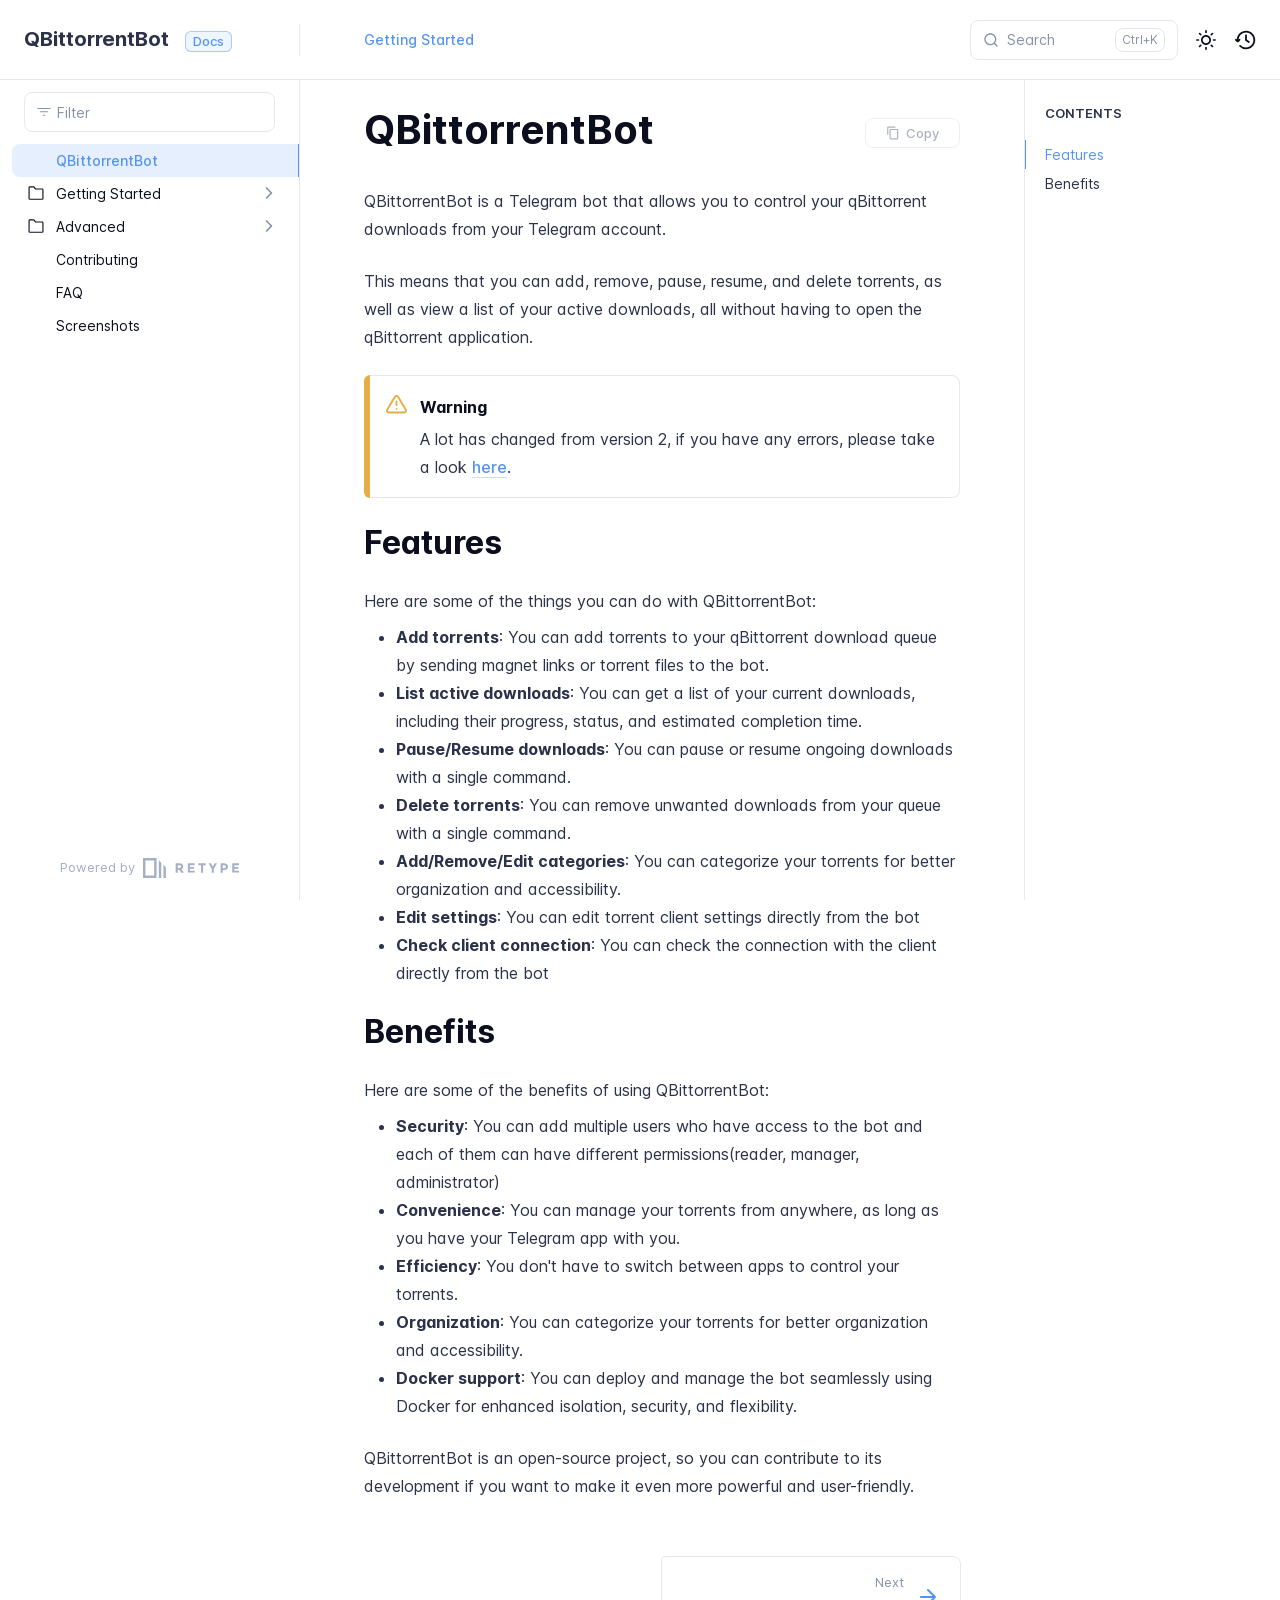
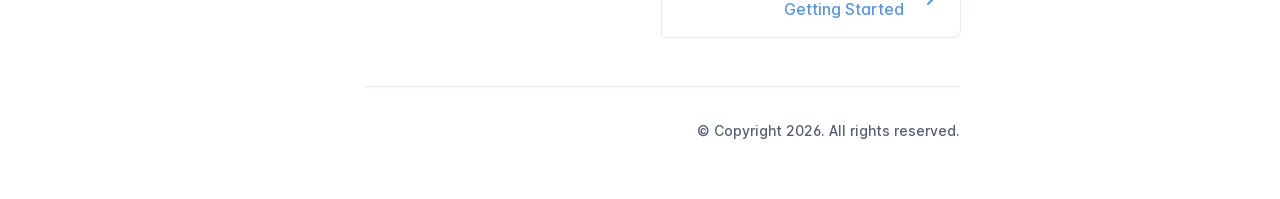
==== commit 7476fec7: "Refreshes Retype-generated documentation. Process triggered by pull[bot]." ====
--- a/index.html
+++ b/index.html
@@ -3,11 +3,12 @@
 <head>
     <meta charset="UTF-8">
     <meta name="viewport" content="width=device-width,initial-scale=1">
+    <meta name="color-scheme" content="light dark">
     <meta name="turbo-root" content="/QBittorrentBot">
-    <meta name="turbo-cache-control" content="no-cache" data-turbo-track="reload" data-track-token="3.11.0.805850847427">
+    <meta name="turbo-cache-control" content="no-cache" data-turbo-track="reload" data-track-token="4.6.0.839946099675">
 
     <!-- See retype.com -->
-    <meta name="generator" content="Retype 3.11.0">
+    <meta name="generator" content="Retype 4.6.0">
 
     <!-- Primary Meta Tags -->
     <title>QBittorrentBot</title>
@@ -16,167 +17,145 @@
 
     <!-- Canonical -->
     <link rel="canonical" href="https://ch3p4ll3.github.io/QBittorrentBot/">
-
-    <!-- Open Graph / Facebook -->
+    <link rel="sitemap" type="application/xml" title="Sitemap" href="https://ch3p4ll3.github.io/QBittorrentBot/sitemap.xml">
+
+    <!-- Open Graph -->
     <meta property="og:type" content="website">
     <meta property="og:url" content="https://ch3p4ll3.github.io/QBittorrentBot/">
     <meta property="og:title" content="QBittorrentBot">
     <meta property="og:description" content="QBittorrentBot is a Telegram bot that allows you to control your qBittorrent downloads from your Telegram account.">
+    <meta property="og:site_name" content="QBittorrentBot">
+    <meta property="og:locale" content="en_US">
 
     <!-- Twitter -->
-    <meta property="twitter:card" content="summary_large_image">
-    <meta property="twitter:url" content="https://ch3p4ll3.github.io/QBittorrentBot/">
-    <meta property="twitter:title" content="QBittorrentBot">
-    <meta property="twitter:description" content="QBittorrentBot is a Telegram bot that allows you to control your qBittorrent downloads from your Telegram account.">
+    <meta name="twitter:card" content="summary_large_image">
+    <meta name="twitter:url" content="https://ch3p4ll3.github.io/QBittorrentBot/">
+    <meta name="twitter:title" content="QBittorrentBot">
+    <meta name="twitter:description" content="QBittorrentBot is a Telegram bot that allows you to control your qBittorrent downloads from your Telegram account.">
+
+    <!-- Alternate Markdown -->
+    <link rel="alternate" type="text/markdown" href="https://ch3p4ll3.github.io/QBittorrentBot/index.md">
 
     <script data-cfasync="false">(function(){var cl=document.documentElement.classList,ls=localStorage.getItem("retype_scheme"),hd=cl.contains("dark"),hl=cl.contains("light"),wm=window.matchMedia&&window.matchMedia("(prefers-color-scheme: dark)").matches;if(ls==="dark"||(!ls&&wm&&!hd&&!hl)){cl.remove("light");cl.add("dark")}else if(ls==="light"||(!ls&&!wm&&!hd&&!hl)){cl.remove("dark");cl.add("light")}})();</script>
 
-    <link href="resources/css/retype.css?v=3.11.0.805850847427" rel="stylesheet">
-
-    <script data-cfasync="false" src="resources/js/config.js?v=3.11.0.805850847427" data-turbo-eval="false" defer></script>
-    <script data-cfasync="false" src="resources/js/retype.js?v=3.11.0" data-turbo-eval="false" defer></script>
-    <script id="lunr-js" data-cfasync="false" src="resources/js/lunr.js?v=3.11.0.805850847427" data-turbo-eval="false" defer></script>
+    <link href="resources/css/retype.css?v=4.6.0.839946099675" rel="stylesheet">
+
+    <script data-cfasync="false" src="resources/js/config.js?v=4.6.0.839946099675" data-turbo-eval="false" defer></script>
+    <script data-cfasync="false" src="resources/js/retype.js?v=4.6.0" data-turbo-eval="false" defer></script>
+    <script id="lunr-js" data-cfasync="false" src="resources/js/lunr.js?v=4.6.0.839946099675" data-turbo-eval="false" defer></script>
 </head>
 <body>
     <div id="retype-app" class="relative text-base antialiased text-base-text bg-base-bg font-body">
-        <div class="absolute bottom-0 left-0" style="top: 5rem; right: 50%"></div>
-    
-        <header id="retype-header" class="sticky top-0 z-30 flex w-full h-16 bg-header-bg border-b border-header-border md:h-20">
-            <div class="container relative flex items-center justify-between pr-6 grow md:justify-start">
-                <!-- Mobile menu button skeleton -->
-                <button v-cloak class="skeleton retype-mobile-menu-button flex items-center justify-center shrink-0 overflow-hidden dark:text-white focus:outline-none rounded-full w-10 h-10 ml-3.5 md:hidden"><svg xmlns="http://www.w3.org/2000/svg" class="mb-px shrink-0" width="24" height="24" viewBox="0 0 24 24" role="presentation" style="margin-bottom: 0px;"><g fill="currentColor"><path d="M2 4h20v2H2zM2 11h20v2H2zM2 18h20v2H2z"></path></g></svg></button>
-                <div v-cloak id="retype-sidebar-left-toggle-button"></div>
-        
-                <!-- Logo -->
-                <div class="flex items-center justify-between h-full py-2 md:w-75">
-                    <div class="flex items-center px-2 md:px-6">
-                        <a id="retype-branding-logo" href="" class="flex items-center leading-snug text-xl">
-                            <span class="dark:text-white font-bold line-clamp-1 md:line-clamp-2">QBittorrentBot</span>
-                        </a><span id="retype-branding-label" class="inline-flex mt-1 px-2 py-1 ml-4 text-xs font-medium leading-none items-center rounded-md bg-branding-label-bg text-branding-label-text ring-1 ring-branding-label-border ring-inset md:inline-block">Docs</span>
+    <div class="absolute bottom-0 left-0" style="top: 5rem; right: 50%"></div>
+
+    <header id="retype-header" class="sticky top-0 z-30 flex w-full h-16 bg-header-bg border-b border-header-border md:h-20">
+        <div class="container relative flex items-center justify-between pr-6 grow md:justify-start">
+            <!-- Mobile menu button skeleton -->
+            <button v-cloak class="skeleton retype-mobile-menu-button flex items-center justify-center shrink-0 overflow-hidden dark:text-white focus:outline-hidden rounded-full w-10 h-10 ml-3.5 md:hidden"><svg xmlns="http://www.w3.org/2000/svg" class="mb-px shrink-0" width="24" height="24" viewBox="0 0 24 24" role="presentation" style="margin-bottom: 0px;"><g fill="currentColor"><path d="M2 4h20v2H2zM2 11h20v2H2zM2 18h20v2H2z"></path></g></svg></button>
+            <div v-cloak id="retype-sidebar-left-toggle-button"></div>
+    
+            <!-- Logo -->
+            <div class="flex items-center justify-between h-full py-2 md:w-75">
+                <div class="flex items-center px-2 md:px-6">
+                    <a id="retype-branding-logo" href="https://ch3p4ll3.github.io/QBittorrentBot/" class="flex items-center leading-snug text-xl">
+                        <span class="dark:text-white font-bold line-clamp-1 md:line-clamp-2">QBittorrentBot</span>
+                    </a><span id="retype-branding-label" class="inline-flex mt-1 px-2 py-1 ml-4 text-xs font-medium leading-none items-center rounded-md bg-branding-label-bg text-branding-label-text ring-1 ring-branding-label-border ring-inset md:inline-block">Docs</span>
+                </div>
+    
+                <span class="hidden h-8 border-r md:inline-block border-base-border"></span>
+            </div>
+    
+            <div class="flex justify-between md:grow">
+                <!-- Top Nav -->
+                <nav id="retype-header-nav" class="hidden md:flex">
+                    <ul class="flex flex-col mb-4 md:pl-16 md:mb-0 md:flex-row md:items-center">
+                        <li class="mr-6">
+                            <a class="py-2 md:mb-0 inline-flex items-center text-sm whitespace-nowrap transition-colors duration-200 ease-linear md:text-header-text font-header-text hover:text-header-text-hover" href="getting_started/">Getting Started</a>
+                        </li>
+    
+                    </ul>
+                </nav>
+    
+                <div v-cloak class="flex justify-end grow">
+                    <div id="retype-mobile-search-button"></div>
+                    <doc-search-desktop></doc-search-desktop>
+    
+                    <doc-theme-switch class="lg:ml-2"></doc-theme-switch>
+                    <doc-history></doc-history>
+                </div>
+            </div>
+        </div>
+    </header>
+
+
+    <div id="retype-container" class="container relative flex bg-white">
+        <!-- Sidebar Skeleton -->
+        <div v-cloak class="fixed flex flex-col shrink-0 duration-300 ease-in-out bg-sidebar-left-bg border-sidebar-left-border sidebar top-20 w-75 border-r h-screen md:sticky transition-transform skeleton">
+        
+            <div class="flex items-center h-16 px-6">
+                <input id="retype-filter-input-mock" class="w-full h-10 pl-8 px-3 py-2 transition-colors duration-200 ease-linear bg-filter-bg border border-filter-border rounded-lg shadow-none md:text-sm hover:border-filter-border-hover focus:outline-hidden focus:border-filter-border-focus placeholder-filter-placeholder" type="text">
+            </div>
+        
+            <div class="pl-6 mt-1 mb-4">
+                <div class="w-32 h-3 mb-4 bg-skeleton-bg rounded-full loading"></div>
+                <div class="w-48 h-3 mb-4 bg-skeleton-bg rounded-full loading"></div>
+                <div class="w-40 h-3 mb-4 bg-skeleton-bg rounded-full loading"></div>
+                <div class="w-32 h-3 mb-4 bg-skeleton-bg rounded-full loading"></div>
+                <div class="w-48 h-3 mb-4 bg-skeleton-bg rounded-full loading"></div>
+                <div class="w-40 h-3 mb-4 bg-skeleton-bg rounded-full loading"></div>
+            </div>
+        
+            <div class="shrink-0 mt-auto bg-transparent dark:border-base-border">
+                <a class="flex items-center justify-center flex-nowrap h-16 text-gray-350 dark:text-dark-400 hover:text-gray-600 dark:hover:text-dark-300 transition-colors duration-150 ease-in docs-powered-by" target="_blank" href="https://retype.com/" rel="noopener">
+                    <span class="text-xs whitespace-nowrap">Powered by</span>
+                    <svg xmlns="http://www.w3.org/2000/svg" class="ml-2" fill="currentColor" width="96" height="20" overflow="visible"><path d="M0 0v20h13.59V0H0zm11.15 17.54H2.44V2.46h8.71v15.08zM15.8 20h2.44V4.67L15.8 2.22zM20.45 6.89V20h2.44V9.34z"/><g><path d="M40.16 8.44c0 1.49-.59 2.45-1.75 2.88l2.34 3.32h-2.53l-2.04-2.96h-1.43v2.96h-2.06V5.36h3.5c1.43 0 2.46.24 3.07.73s.9 1.27.9 2.35zm-2.48 1.1c.26-.23.38-.59.38-1.09 0-.5-.13-.84-.4-1.03s-.73-.28-1.39-.28h-1.54v2.75h1.5c.72 0 1.2-.12 1.45-.35zM51.56 5.36V7.2h-4.59v1.91h4.13v1.76h-4.13v1.92h4.74v1.83h-6.79V5.36h6.64zM60.09 7.15v7.48h-2.06V7.15h-2.61V5.36h7.28v1.79h-2.61zM70.81 14.64h-2.06v-3.66l-3.19-5.61h2.23l1.99 3.45 1.99-3.45H74l-3.19 5.61v3.66zM83.99 6.19c.65.55.97 1.4.97 2.55s-.33 1.98-1 2.51-1.68.8-3.04.8h-1.23v2.59h-2.06V5.36h3.26c1.42 0 2.45.28 3.1.83zm-1.51 3.65c.25-.28.37-.69.37-1.22s-.16-.92-.48-1.14c-.32-.23-.82-.34-1.5-.34H79.7v3.12h1.38c.68 0 1.15-.14 1.4-.42zM95.85 5.36V7.2h-4.59v1.91h4.13v1.76h-4.13v1.92H96v1.83h-6.79V5.36h6.64z"/></g></svg>
+                </a>
+            </div>
+        </div>
+        
+        <!-- Sidebar component -->
+        <doc-sidebar v-cloak>
+            <template #sidebar-footer>
+                <div class="shrink-0 mt-auto border-t md:bg-transparent md:border-none dark:border-base-border">
+        
+                    <div class="py-3 px-6 md:hidden border-b dark:border-base-border">
+                        <nav>
+                            <ul class="flex flex-wrap justify-center items-center">
+                                <li class="mr-6">
+                                    <a class="block py-1 inline-flex items-center text-sm whitespace-nowrap transition-colors duration-200 ease-linear md:text-header-text font-header-text hover:text-header-text-hover" href="getting_started/">Getting Started</a>
+                                </li>
+        
+                            </ul>
+                        </nav>
                     </div>
         
-                    <span class="hidden h-8 border-r md:inline-block border-base-border"></span>
-                </div>
-        
-                <div class="flex justify-between md:grow">
-                    <!-- Top Nav -->
-                    <nav id="retype-header-nav" class="hidden md:flex">
-                        <ul class="flex flex-col mb-4 md:pl-16 md:mb-0 md:flex-row md:items-center">
-                            <li class="mr-6">
-                                <a class="py-2 md:mb-0 inline-flex items-center text-sm whitespace-nowrap transition-colors duration-200 ease-linear md:text-header-text font-header-text-weight hover:text-header-text-hover" href="getting_started/">Getting Started</a>
-                            </li>
-        
-                        </ul>
-                    </nav>
-        
-                    <!-- Header Right Skeleton -->
-                    <div v-cloak class="flex justify-end grow skeleton">
-        
-                        <!-- Search input mock -->
-                        <div class="relative hidden w-40 lg:block lg:max-w-sm lg:ml-auto">
-                            <div class="absolute flex items-center justify-center h-full pl-3 dark:text-dark-300">
-                                <svg xmlns="http://www.w3.org/2000/svg" class="icon-base" width="16" height="16" viewBox="0 0 24 24" aria-labelledby="icon" role="presentation" style="margin-bottom: 1px;"><g fill="currentColor" ><path d="M21.71 20.29l-3.68-3.68A8.963 8.963 0 0020 11c0-4.96-4.04-9-9-9s-9 4.04-9 9 4.04 9 9 9c2.12 0 4.07-.74 5.61-1.97l3.68 3.68c.2.19.45.29.71.29s.51-.1.71-.29c.39-.39.39-1.03 0-1.42zM4 11c0-3.86 3.14-7 7-7s7 3.14 7 7c0 1.92-.78 3.66-2.04 4.93-.01.01-.02.01-.02.01-.01.01-.01.01-.01.02A6.98 6.98 0 0111 18c-3.86 0-7-3.14-7-7z" ></path></g></svg>
-                            </div>
-                            <input class="w-full h-10 placeholder-search-placeholder transition-colors duration-200 ease-in bg-search-bg border border-transparent rounded md:text-sm hover:border-search-border-hover focus:outline-none focus:border-search-border-focus" style="padding: 0.625rem 0.75rem 0.625rem 2rem" type="text" placeholder="Search">
-                        </div>
-        
-                        <!-- Mobile search button -->
-                        <div class="flex items-center justify-center w-10 h-10 lg:hidden">
-                            <svg xmlns="http://www.w3.org/2000/svg" class="shrink-0 icon-base" width="20" height="20" viewBox="0 0 24 24" aria-labelledby="icon" role="presentation" style="margin-bottom: 0px;"><g fill="currentColor" ><path d="M21.71 20.29l-3.68-3.68A8.963 8.963 0 0020 11c0-4.96-4.04-9-9-9s-9 4.04-9 9 4.04 9 9 9c2.12 0 4.07-.74 5.61-1.97l3.68 3.68c.2.19.45.29.71.29s.51-.1.71-.29c.39-.39.39-1.03 0-1.42zM4 11c0-3.86 3.14-7 7-7s7 3.14 7 7c0 1.92-.78 3.66-2.04 4.93-.01.01-.02.01-.02.01-.01.01-.01.01-.01.02A6.98 6.98 0 0111 18c-3.86 0-7-3.14-7-7z" ></path></g></svg>
-                        </div>
-        
-                        <!-- Dark mode switch placeholder -->
-                        <div class="w-10 h-10 lg:ml-2"></div>
-        
-                        <!-- History button -->
-                        <div class="flex items-center justify-center w-10 h-10" style="margin-right: -0.625rem;">
-                            <svg xmlns="http://www.w3.org/2000/svg" class="shrink-0 icon-base" width="22" height="22" viewBox="0 0 24 24" aria-labelledby="icon" role="presentation" style="margin-bottom: 0px;"><g fill="currentColor" ><g ><path d="M12.01 6.01c-.55 0-1 .45-1 1V12a1 1 0 00.4.8l3 2.22a.985.985 0 001.39-.2.996.996 0 00-.21-1.4l-2.6-1.92V7.01c.02-.55-.43-1-.98-1z"></path><path d="M12.01 1.91c-5.33 0-9.69 4.16-10.05 9.4l-.29-.26a.997.997 0 10-1.34 1.48l1.97 1.79c.19.17.43.26.67.26s.48-.09.67-.26l1.97-1.79a.997.997 0 10-1.34-1.48l-.31.28c.34-4.14 3.82-7.41 8.05-7.41 4.46 0 8.08 3.63 8.08 8.09s-3.63 8.08-8.08 8.08c-2.18 0-4.22-.85-5.75-2.4a.996.996 0 10-1.42 1.4 10.02 10.02 0 007.17 2.99c5.56 0 10.08-4.52 10.08-10.08.01-5.56-4.52-10.09-10.08-10.09z"></path></g></g></svg>
-                        </div>
-                    </div>
-        
-                    <div v-cloak class="flex justify-end grow">
-                        <div id="retype-mobile-search-button"></div>
-                        <doc-search-desktop></doc-search-desktop>
-        
-                        <doc-theme-switch class="lg:ml-2"></doc-theme-switch>
-                        <doc-history></doc-history>
-                    </div>
-                </div>
-            </div>
-        </header>
-    
-    
-        <div id="retype-container" class="container relative flex bg-white">
-            <!-- Sidebar Skeleton -->
-            <div v-cloak class="fixed flex flex-col shrink-0 duration-300 ease-in-out bg-sidebar-left-bg border-sidebar-left-border sidebar top-20 w-75 border-r h-screen md:sticky transition-transform skeleton">
-            
-                <div class="flex items-center h-16 px-6">
-                    <input class="w-full h-8 px-3 py-2 transition-colors duration-200 ease-linear bg-filter-bg border border-filter-border rounded shadow-none text-sm focus:outline-none focus:border-filter-border-focus" type="text" placeholder="Filter">
-                </div>
-            
-                <div class="pl-6 mt-1 mb-4">
-                    <div class="w-32 h-3 mb-4 bg-skeleton-bg rounded-full loading"></div>
-                    <div class="w-48 h-3 mb-4 bg-skeleton-bg rounded-full loading"></div>
-                    <div class="w-40 h-3 mb-4 bg-skeleton-bg rounded-full loading"></div>
-                    <div class="w-32 h-3 mb-4 bg-skeleton-bg rounded-full loading"></div>
-                    <div class="w-48 h-3 mb-4 bg-skeleton-bg rounded-full loading"></div>
-                    <div class="w-40 h-3 mb-4 bg-skeleton-bg rounded-full loading"></div>
-                </div>
-            
-                <div class="shrink-0 mt-auto bg-transparent dark:border-base-border">
                     <a class="flex items-center justify-center flex-nowrap h-16 text-gray-350 dark:text-dark-400 hover:text-gray-600 dark:hover:text-dark-300 transition-colors duration-150 ease-in docs-powered-by" target="_blank" href="https://retype.com/" rel="noopener">
                         <span class="text-xs whitespace-nowrap">Powered by</span>
                         <svg xmlns="http://www.w3.org/2000/svg" class="ml-2" fill="currentColor" width="96" height="20" overflow="visible"><path d="M0 0v20h13.59V0H0zm11.15 17.54H2.44V2.46h8.71v15.08zM15.8 20h2.44V4.67L15.8 2.22zM20.45 6.89V20h2.44V9.34z"/><g><path d="M40.16 8.44c0 1.49-.59 2.45-1.75 2.88l2.34 3.32h-2.53l-2.04-2.96h-1.43v2.96h-2.06V5.36h3.5c1.43 0 2.46.24 3.07.73s.9 1.27.9 2.35zm-2.48 1.1c.26-.23.38-.59.38-1.09 0-.5-.13-.84-.4-1.03s-.73-.28-1.39-.28h-1.54v2.75h1.5c.72 0 1.2-.12 1.45-.35zM51.56 5.36V7.2h-4.59v1.91h4.13v1.76h-4.13v1.92h4.74v1.83h-6.79V5.36h6.64zM60.09 7.15v7.48h-2.06V7.15h-2.61V5.36h7.28v1.79h-2.61zM70.81 14.64h-2.06v-3.66l-3.19-5.61h2.23l1.99 3.45 1.99-3.45H74l-3.19 5.61v3.66zM83.99 6.19c.65.55.97 1.4.97 2.55s-.33 1.98-1 2.51-1.68.8-3.04.8h-1.23v2.59h-2.06V5.36h3.26c1.42 0 2.45.28 3.1.83zm-1.51 3.65c.25-.28.37-.69.37-1.22s-.16-.92-.48-1.14c-.32-.23-.82-.34-1.5-.34H79.7v3.12h1.38c.68 0 1.15-.14 1.4-.42zM95.85 5.36V7.2h-4.59v1.91h4.13v1.76h-4.13v1.92H96v1.83h-6.79V5.36h6.64z"/></g></svg>
                     </a>
                 </div>
-            </div>
-            
-            <!-- Sidebar component -->
-            <doc-sidebar v-cloak>
-                <template #sidebar-footer>
-                    <div class="shrink-0 mt-auto border-t md:bg-transparent md:border-none dark:border-base-border">
-            
-                        <div class="py-3 px-6 md:hidden border-b dark:border-base-border">
-                            <nav>
-                                <ul class="flex flex-wrap justify-center items-center">
-                                    <li class="mr-6">
-                                        <a class="block py-1 inline-flex items-center text-sm whitespace-nowrap transition-colors duration-200 ease-linear md:text-header-text font-header-text-weight hover:text-header-text-hover" href="getting_started/">Getting Started</a>
-                                    </li>
-            
-                                </ul>
-                            </nav>
-                        </div>
-            
-                        <a class="flex items-center justify-center flex-nowrap h-16 text-gray-350 dark:text-dark-400 hover:text-gray-600 dark:hover:text-dark-300 transition-colors duration-150 ease-in docs-powered-by" target="_blank" href="https://retype.com/" rel="noopener">
-                            <span class="text-xs whitespace-nowrap">Powered by</span>
-                            <svg xmlns="http://www.w3.org/2000/svg" class="ml-2" fill="currentColor" width="96" height="20" overflow="visible"><path d="M0 0v20h13.59V0H0zm11.15 17.54H2.44V2.46h8.71v15.08zM15.8 20h2.44V4.67L15.8 2.22zM20.45 6.89V20h2.44V9.34z"/><g><path d="M40.16 8.44c0 1.49-.59 2.45-1.75 2.88l2.34 3.32h-2.53l-2.04-2.96h-1.43v2.96h-2.06V5.36h3.5c1.43 0 2.46.24 3.07.73s.9 1.27.9 2.35zm-2.48 1.1c.26-.23.38-.59.38-1.09 0-.5-.13-.84-.4-1.03s-.73-.28-1.39-.28h-1.54v2.75h1.5c.72 0 1.2-.12 1.45-.35zM51.56 5.36V7.2h-4.59v1.91h4.13v1.76h-4.13v1.92h4.74v1.83h-6.79V5.36h6.64zM60.09 7.15v7.48h-2.06V7.15h-2.61V5.36h7.28v1.79h-2.61zM70.81 14.64h-2.06v-3.66l-3.19-5.61h2.23l1.99 3.45 1.99-3.45H74l-3.19 5.61v3.66zM83.99 6.19c.65.55.97 1.4.97 2.55s-.33 1.98-1 2.51-1.68.8-3.04.8h-1.23v2.59h-2.06V5.36h3.26c1.42 0 2.45.28 3.1.83zm-1.51 3.65c.25-.28.37-.69.37-1.22s-.16-.92-.48-1.14c-.32-.23-.82-.34-1.5-.34H79.7v3.12h1.38c.68 0 1.15-.14 1.4-.42zM95.85 5.36V7.2h-4.59v1.91h4.13v1.76h-4.13v1.92H96v1.83h-6.79V5.36h6.64z"/></g></svg>
-                        </a>
-                    </div>
-                </template>
-            </doc-sidebar>
-    
-            <div class="grow min-w-0 bg-body-bg">
-                <!-- Render "toolbar" template here on api pages --><!-- Render page content -->
-                <div class="flex">
-                    <div id="retype-main" class="min-w-0 p-4 grow md:px-16">
-                        <main class="relative pb-12 lg:pt-2">
-                            <div class="retype-markdown" id="retype-content">
-                                <!-- Rendered if sidebar right is enabled -->
-                                <div id="retype-sidebar-right-toggle"></div>
-                                <!-- Page content  -->
-<doc-anchor-target id="qbittorrentbot" class="break-words">
-    <h1>
-        <doc-anchor-trigger class="header-anchor-trigger" to="#qbittorrentbot">#</doc-anchor-trigger>
-        <span>QBittorrentBot</span>
-    </h1>
-</doc-anchor-target>
+            </template>
+        </doc-sidebar>
+
+        <div class="grow min-w-0 bg-body-bg">
+            <!-- Render "toolbar" template here on api pages --><!-- Render page content -->
+<div class="flex">
+    <div id="retype-main" class="min-w-0 p-4 grow md:px-16">
+        <main class="relative pb-12 lg:pt-2">
+            <div class="relative retype-markdown" id="retype-content">
+                <!-- Rendered if sidebar right is enabled -->
+                <div id="retype-sidebar-right-toggle"></div>
+                <doc-page-actions></doc-page-actions>
+
+                <!-- Page content  -->
+<h1 id="qbittorrentbot">QBittorrentBot</h1>
 <p>QBittorrentBot is a Telegram bot that allows you to control your qBittorrent downloads from your Telegram account.</p>
 <p>This means that you can add, remove, pause, resume, and delete torrents, as well as view a list of your active downloads, all without having to open the qBittorrent application.</p>
 <div class="flex mb-6">
     <div class="shrink-0 w-1.5 rounded-tl-lg rounded-bl-lg bg-callout-warning"></div>
     <div class="flex w-full py-4 border border-l-0 rounded-tr-lg rounded-br-lg doc-callout bg-callout-base-bg border-callout-base-border" role="alert">
         <div class="flex items-center ml-4 h-7">
-            <svg xmlns="http://www.w3.org/2000/svg" class="mb-px text-callout-warning" width="22" height="22" viewBox="0 0 24 24" role="presentation">
+            <svg xmlns="http://www.w3.org/2000/svg" class="block text-callout-warning" width="22" height="22" viewBox="0 0 24 24" role="presentation">
                 <g fill="currentColor"><g>
                     <path d="M22.48 15.59L14.01 1.45A2.968 2.968 0 0012.16.09c-.78-.19-1.58-.07-2.27.35-.41.25-.76.6-1.01 1.01v.01L.4 15.6c-.83 1.43-.33 3.27 1.1 4.1.45.26.95.4 1.48.4h16.95c.8-.01 1.55-.33 2.11-.9.56-.57.87-1.33.86-2.13a3.04 3.04 0 00-.42-1.48zm-1.87 2.21c-.19.19-.44.3-.69.3H2.99c-.17 0-.34-.05-.49-.13a.992.992 0 01-.37-1.35L10.6 2.48c.08-.14.2-.25.34-.33a.992.992 0 011.37.33l8.46 14.13c.09.15.13.32.13.49 0 .26-.1.51-.29.7z"></path>
                     <path d="M11.45 12.1c.55 0 1-.45 1-1v-4c0-.55-.45-1-1-1s-1 .45-1 1v4c0 .56.45 1 1 1zM11.46 14.1c-.56 0-1 .45-1 1s.45 1 1 1 1-.45 1-1-.45-1-1-1z"></path>
@@ -185,16 +164,11 @@
         </div>
         <div class="pr-5 ml-3 w-full">
             <h5>Warning</h5>
-<p>A lot has changed from version 2, if you have any errors, please take a look <a href="getting_started/migrating_to_v2/">here</a>.</p>
+<p>A lot has changed from version 2, if you have any errors, please take a look <a href="getting_started/migrating_to_v3/">here</a>.</p>
         </div>
     </div>
 </div>
-<doc-anchor-target id="features">
-    <h2>
-        <doc-anchor-trigger class="header-anchor-trigger" to="#features">#</doc-anchor-trigger>
-        <span>Features</span>
-    </h2>
-</doc-anchor-target>
+<h2 id="features">Features</h2>
 <p>Here are some of the things you can do with QBittorrentBot:</p>
 <ul>
 <li><strong>Add torrents</strong>: You can add torrents to your qBittorrent download queue by sending magnet links or torrent files to the bot.</li>
@@ -202,15 +176,10 @@
 <li><strong>Pause/Resume downloads</strong>: You can pause or resume ongoing downloads with a single command.</li>
 <li><strong>Delete torrents</strong>: You can remove unwanted downloads from your queue with a single command.</li>
 <li><strong>Add/Remove/Edit categories</strong>: You can categorize your torrents for better organization and accessibility.</li>
-<li><strong>Edit settings</strong>: You can edit user and torrent client settings directly from the bot</li>
+<li><strong>Edit settings</strong>: You can edit torrent client settings directly from the bot</li>
 <li><strong>Check client connection</strong>: You can check the connection with the client directly from the bot</li>
 </ul>
-<doc-anchor-target id="benefits">
-    <h2>
-        <doc-anchor-trigger class="header-anchor-trigger" to="#benefits">#</doc-anchor-trigger>
-        <span>Benefits</span>
-    </h2>
-</doc-anchor-target>
+<h2 id="benefits">Benefits</h2>
 <p>Here are some of the benefits of using QBittorrentBot:</p>
 <ul>
 <li><strong>Security</strong>: You can add multiple users who have access to the bot and each of them can have different permissions(reader, manager, administrator)</li>
@@ -221,64 +190,64 @@
 </ul>
 <p>QBittorrentBot is an open-source project, so you can contribute to its development if you want to make it even more powerful and user-friendly.</p>
 
-                                
-                                <!-- Required only on API pages -->
-                                <doc-toolbar-member-filter-no-results></doc-toolbar-member-filter-no-results>
-                            </div>
-                            <footer id="retype-content-footer" class="clear-both">
-                            
-                                <nav id="retype-nextprev" class="print:hidden flex mt-14">
-                                    <div class="w-1/2">
-                                    </div>
-                            
-                                    <div class="w-1/2">
-                                        <a class="px-5 py-4 -mx-px h-full flex items-center justify-end break-normal font-medium text-body-link border border-base-border hover:border-base-border-hover rounded-l rounded-r-lg transition-colors duration-150 relative hover:z-5" href="getting_started/">
-                                            <span>
-                                                <span class="block text-xs font-normal text-right text-base-text-muted">Next</span>
-                                                <span class="block mt-1">Getting Started</span>
-                                            </span>
-                                            <svg xmlns="http://www.w3.org/2000/svg" class="ml-3" width="24" height="24" viewBox="0 0 24 24" fill="currentColor" overflow="visible"><path d="M19.92 12.38a1 1 0 00-.22-1.09l-7-7a.996.996 0 10-1.41 1.41l5.3 5.3H5c-.55 0-1 .45-1 1s.45 1 1 1h11.59l-5.29 5.29a.996.996 0 000 1.41c.19.2.44.3.7.3s.51-.1.71-.29l7-7c.09-.09.16-.21.21-.33z" /><path fill="none" d="M0 0h24v24H0z" /></svg>
-                                        </a>
-                                    </div>
-                                </nav>
-                            </footer>
-                        </main>
                 
-                        <div id="retype-page-footer" class="print:border-none border-t border-base-border pt-6 mb-8">
-                            <footer class="flex flex-wrap items-center justify-between print:justify-center">
-                                <div id="retype-footer-links" class="print:hidden">
-                                    <ul class="flex flex-wrap items-center text-sm">
-                                    </ul>
-                                </div>
-                                <div id="retype-copyright" class="print:justify-center py-2 text-footer-text font-footer-link-weight text-sm leading-relaxed"><p>© Copyright 2025. All rights reserved.</p></div>
-                            </footer>
-                        </div>
+                <!-- Required only on API pages -->
+                <doc-toolbar-member-filter-no-results></doc-toolbar-member-filter-no-results>
+            </div>
+            <footer id="retype-content-footer" class="clear-both">
+            
+                <nav id="retype-nextprev" class="print:hidden flex mt-14">
+                    <div class="w-1/2">
                     </div>
-                
-                    <!-- Rendered if sidebar right is enabled -->
-                    <!-- Sidebar right skeleton-->
-                    <div v-cloak class="fixed top-0 bottom-0 right-0 translate-x-full bg-sidebar-right-bg border-sidebar-right-border lg:sticky lg:border-l lg:shrink-0 lg:pt-6 lg:transform-none sm:w-1/2 lg:w-64 lg:z-0 md:w-104 sidebar-right skeleton">
-                        <div class="pl-5">
-                            <div class="w-32 h-3 mb-4 bg-skeleton-bg rounded-full loading"></div>
-                            <div class="w-48 h-3 mb-4 bg-skeleton-bg rounded-full loading"></div>
-                            <div class="w-40 h-3 mb-4 bg-skeleton-bg rounded-full loading"></div>
-                        </div>
+            
+                    <div class="w-1/2">
+                        <a class="px-5 py-4 -mx-px h-full flex items-center justify-end break-normal font-medium text-body-link border border-base-border hover:border-base-border-hover rounded-l rounded-r-lg transition-colors duration-150 relative hover:z-5" href="getting_started/">
+                            <span>
+                                <span class="block text-xs font-normal text-right text-base-text-muted">Next</span>
+                                <span class="block mt-1">Getting Started</span>
+                            </span>
+                            <svg xmlns="http://www.w3.org/2000/svg" class="ml-3" width="24" height="24" viewBox="0 0 24 24" fill="currentColor" overflow="visible"><path d="M19.92 12.38a1 1 0 00-.22-1.09l-7-7a.996.996 0 10-1.41 1.41l5.3 5.3H5c-.55 0-1 .45-1 1s.45 1 1 1h11.59l-5.29 5.29a.996.996 0 000 1.41c.19.2.44.3.7.3s.51-.1.71-.29l7-7c.09-.09.16-.21.21-.33z" /><path fill="none" d="M0 0h24v24H0z" /></svg>
+                        </a>
                     </div>
-                
-                    <!-- User should be able to hide sidebar right -->
-                    <doc-sidebar-right v-cloak></doc-sidebar-right>
-                </div>
-
-            </div>
-        </div>
-    
-        <doc-search-mobile></doc-search-mobile>
-        <doc-back-to-top></doc-back-to-top>
-    </div>
+                </nav>
+            </footer>
+        </main>
+
+        <div id="retype-page-footer" class="print:border-none border-t border-base-border pt-6 mb-8">
+            <footer class="flex flex-wrap items-center justify-between print:justify-center">
+                <div id="retype-footer-links" class="print:hidden">
+                    <ul class="flex flex-wrap items-center text-sm">
+                    </ul>
+                </div>
+                <div id="retype-copyright" class="print:justify-center py-2 text-footer-text font-footer-link text-sm leading-relaxed"><p>© Copyright 2026. All rights reserved.</p></div>
+            </footer>
+        </div>
+    </div>
+
+    <!-- Rendered if sidebar right is enabled -->
+    <!-- Sidebar right skeleton-->
+    <div v-cloak class="fixed top-0 bottom-0 right-0 translate-x-full bg-sidebar-right-bg border-sidebar-right-border lg:sticky lg:border-l lg:shrink-0 lg:pt-6 lg:translate-x-0 sm:w-1/2 lg:w-64 lg:z-0 md:w-104 sidebar-right skeleton">
+        <div class="pl-5">
+            <div class="w-32 h-3 mb-4 bg-skeleton-bg rounded-full loading"></div>
+            <div class="w-48 h-3 mb-4 bg-skeleton-bg rounded-full loading"></div>
+            <div class="w-40 h-3 mb-4 bg-skeleton-bg rounded-full loading"></div>
+        </div>
+    </div>
+
+    <!-- User should be able to hide sidebar right -->
+    <doc-sidebar-right v-cloak></doc-sidebar-right>
+</div>
+
+        </div>
+    </div>
+
+    <doc-search-mobile></doc-search-mobile>
+    <doc-back-to-top></doc-back-to-top>
+</div>
 
 
     <div id="retype-overlay-target"></div>
 
-    <script data-cfasync="false">window.__DOCS__ = { "title": "QBittorrentBot", isRoot: true, level: 0, icon: "file", hasPrism: false, hasMermaid: false, hasMath: false, tocDepth: 23 }</script>
+        <script data-cfasync="false">window.__DOCS__ = { "title": "QBittorrentBot", isRoot: true, level: 0, icon: "file", hasPrism: false, hasInstagram: false, hasMermaid: false, hasMath: false, tocDepth: 23, "md": "/index.md" }</script>
 </body>
 </html>
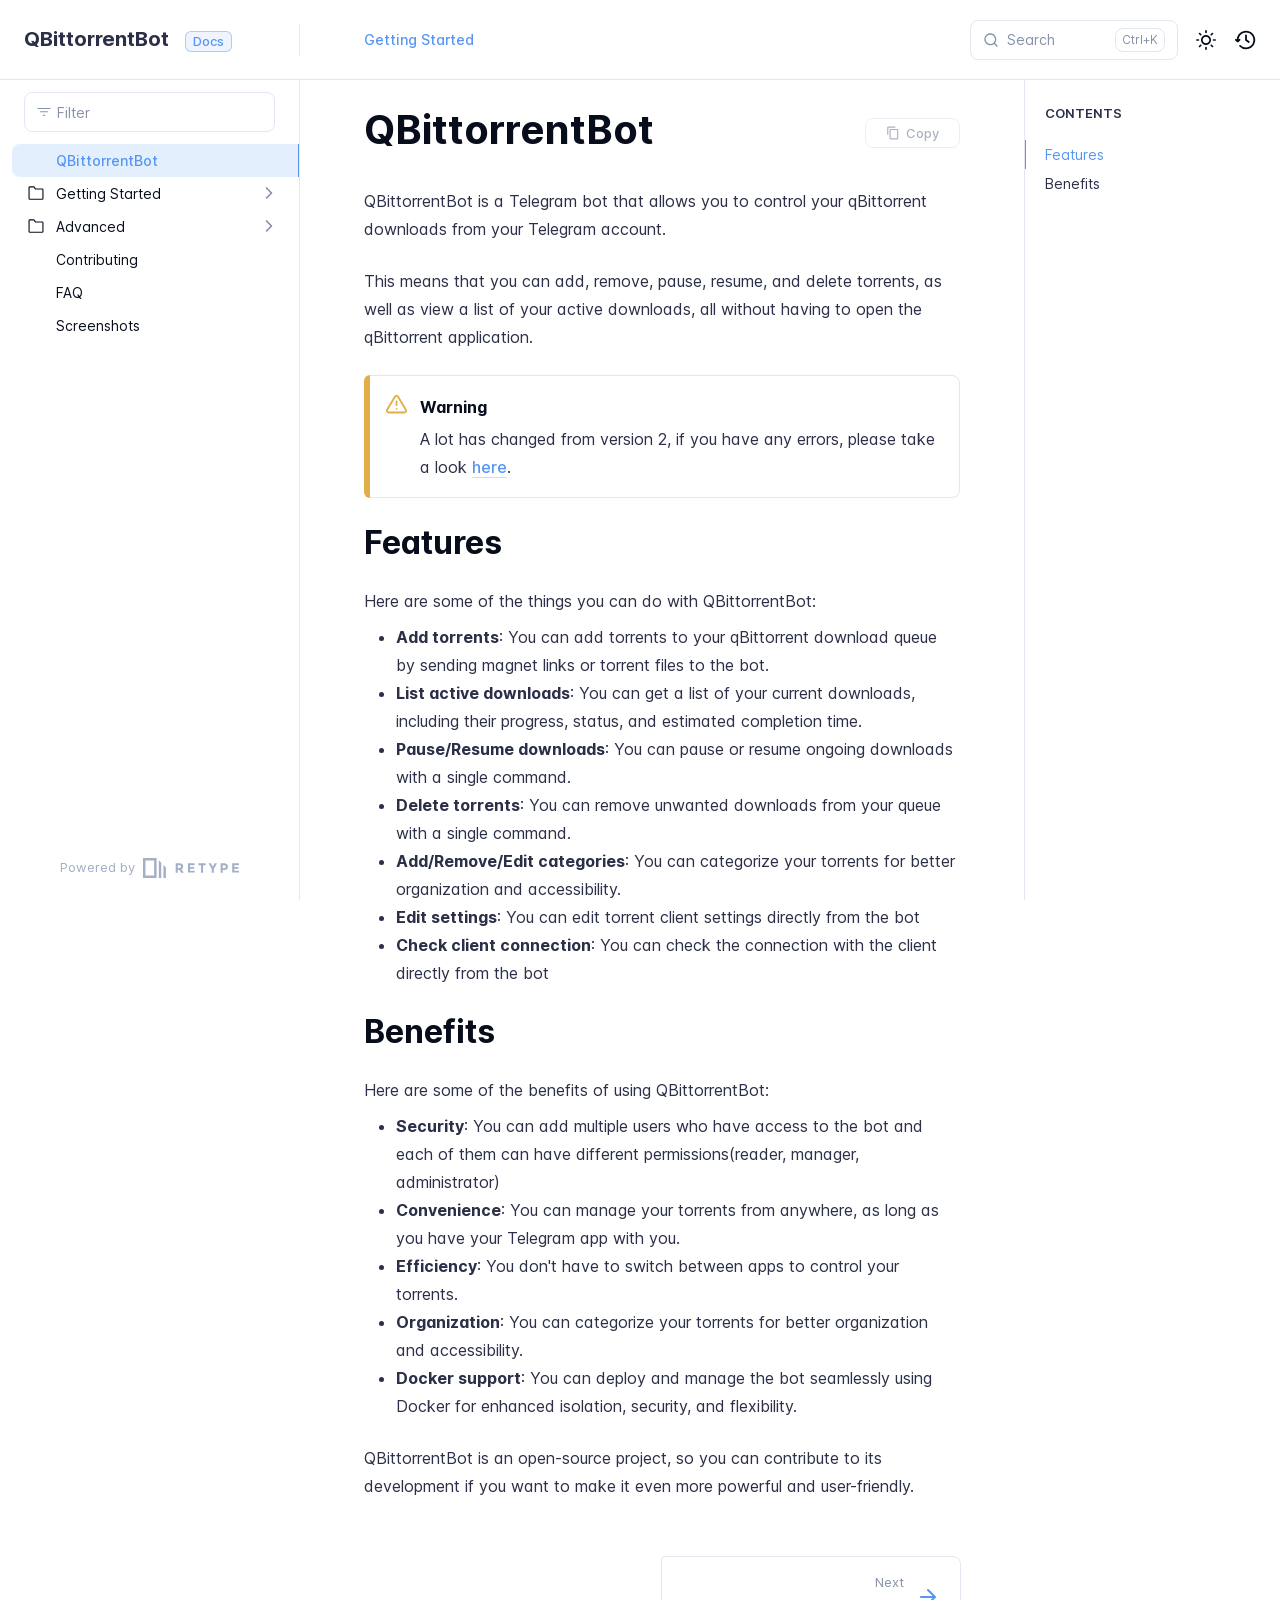
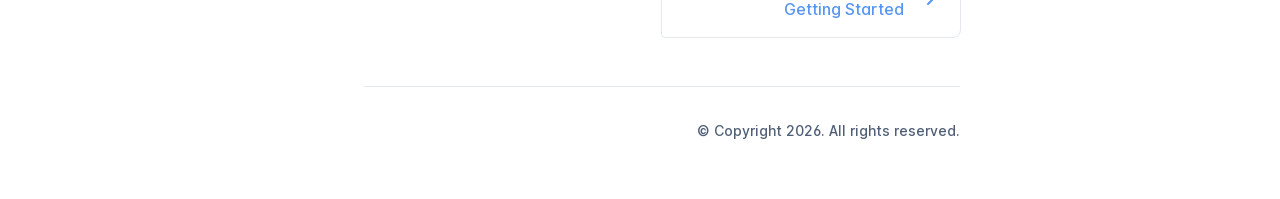
==== commit 84d35a13: "Refreshes Retype-generated documentation. Process triggered by pull[bot]." ====
--- a/index.html
+++ b/index.html
@@ -5,7 +5,7 @@
     <meta name="viewport" content="width=device-width,initial-scale=1">
     <meta name="color-scheme" content="light dark">
     <meta name="turbo-root" content="/QBittorrentBot">
-    <meta name="turbo-cache-control" content="no-cache" data-turbo-track="reload" data-track-token="4.6.0.839946099675">
+    <meta name="turbo-cache-control" content="no-cache" data-turbo-track="reload" data-track-token="4.6.0.840329658141">
 
     <!-- See retype.com -->
     <meta name="generator" content="Retype 4.6.0">
@@ -38,11 +38,11 @@
 
     <script data-cfasync="false">(function(){var cl=document.documentElement.classList,ls=localStorage.getItem("retype_scheme"),hd=cl.contains("dark"),hl=cl.contains("light"),wm=window.matchMedia&&window.matchMedia("(prefers-color-scheme: dark)").matches;if(ls==="dark"||(!ls&&wm&&!hd&&!hl)){cl.remove("light");cl.add("dark")}else if(ls==="light"||(!ls&&!wm&&!hd&&!hl)){cl.remove("dark");cl.add("light")}})();</script>
 
-    <link href="resources/css/retype.css?v=4.6.0.839946099675" rel="stylesheet">
-
-    <script data-cfasync="false" src="resources/js/config.js?v=4.6.0.839946099675" data-turbo-eval="false" defer></script>
+    <link href="resources/css/retype.css?v=4.6.0.840329658141" rel="stylesheet">
+
+    <script data-cfasync="false" src="resources/js/config.js?v=4.6.0.840329658141" data-turbo-eval="false" defer></script>
     <script data-cfasync="false" src="resources/js/retype.js?v=4.6.0" data-turbo-eval="false" defer></script>
-    <script id="lunr-js" data-cfasync="false" src="resources/js/lunr.js?v=4.6.0.839946099675" data-turbo-eval="false" defer></script>
+    <script id="lunr-js" data-cfasync="false" src="resources/js/lunr.js?v=4.6.0.840329658141" data-turbo-eval="false" defer></script>
 </head>
 <body>
     <div id="retype-app" class="relative text-base antialiased text-base-text bg-base-bg font-body">
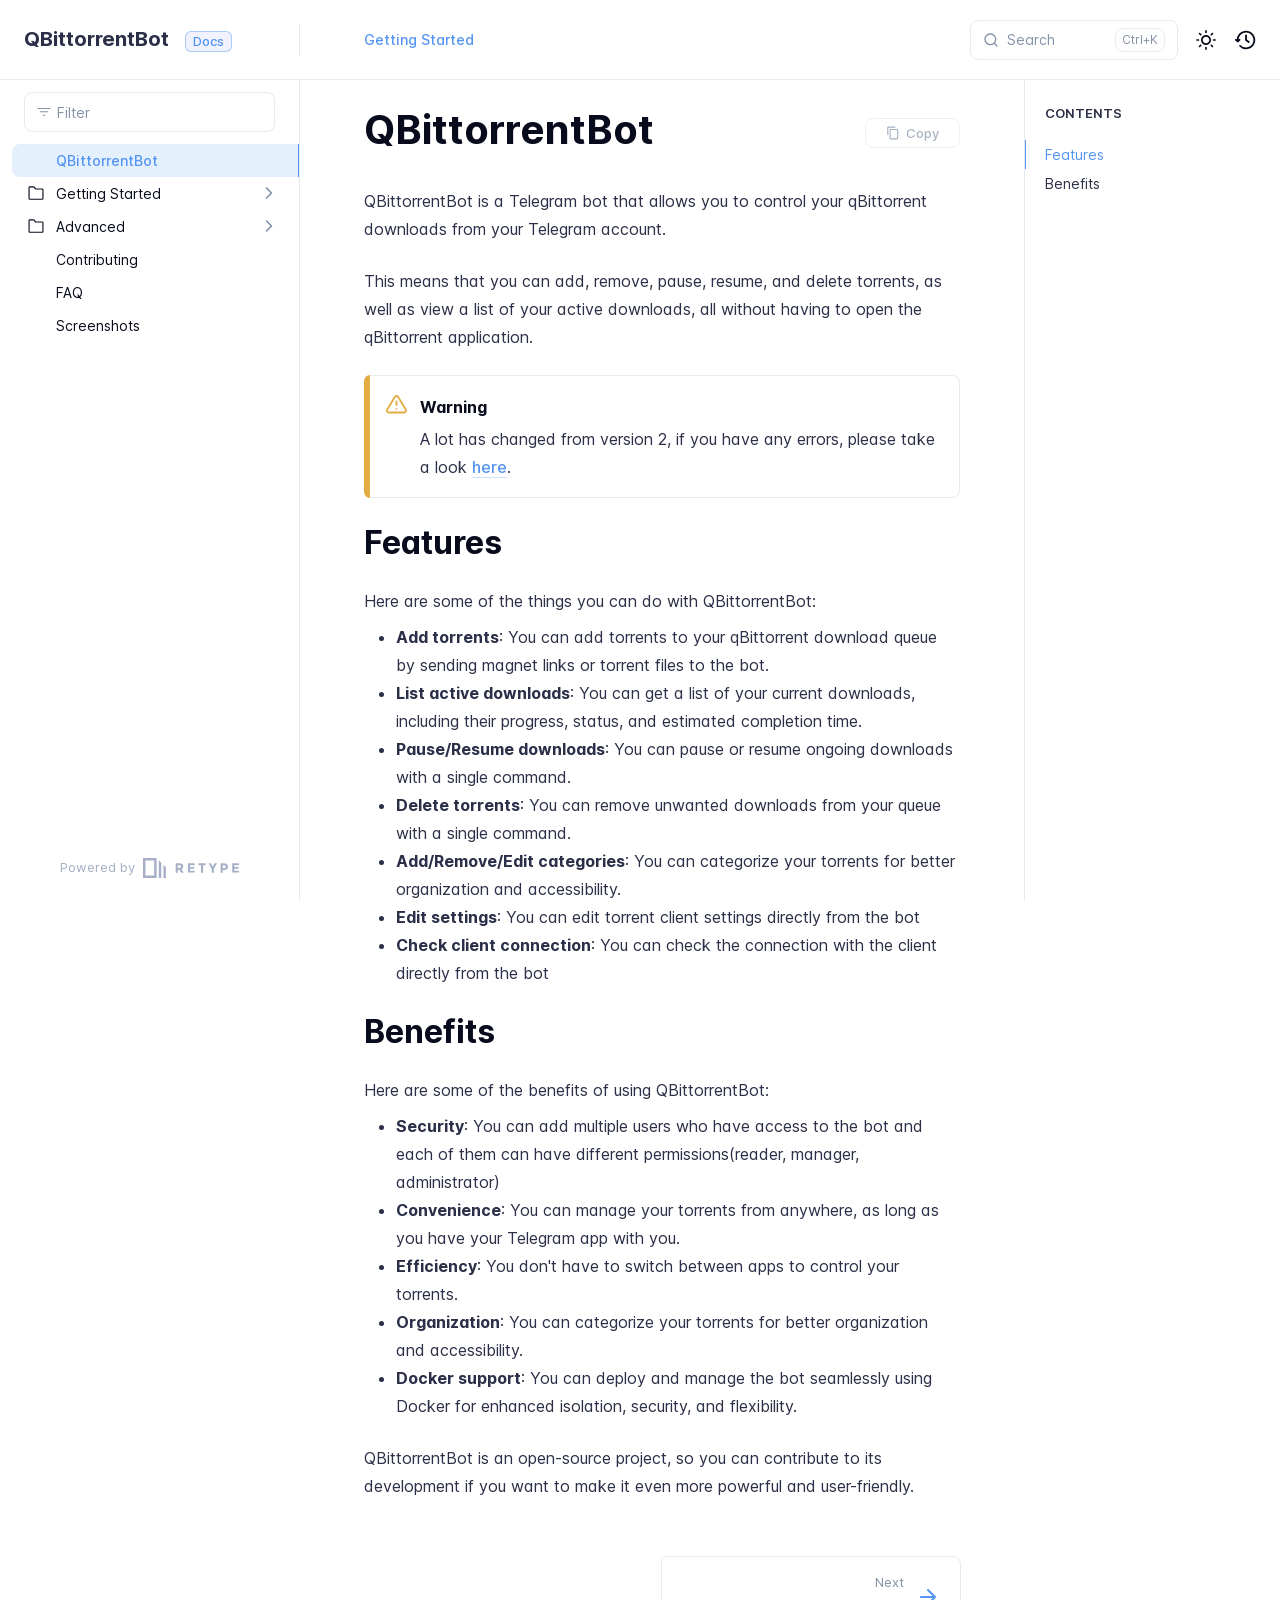
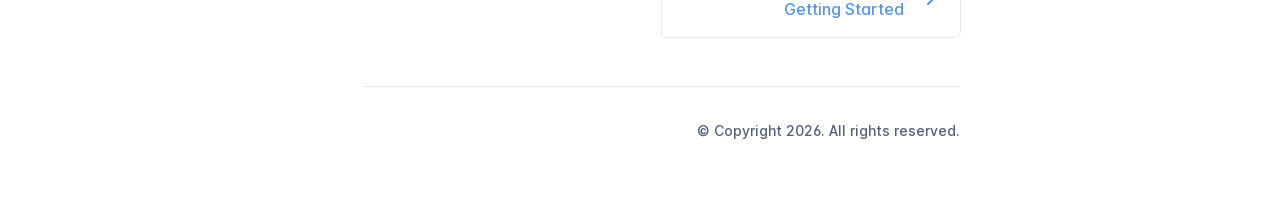
==== commit 231d344c: "Refreshes Retype-generated documentation. Process triggered by pull[bot]." ====
--- a/index.html
+++ b/index.html
@@ -5,7 +5,7 @@
     <meta name="viewport" content="width=device-width,initial-scale=1">
     <meta name="color-scheme" content="light dark">
     <meta name="turbo-root" content="/QBittorrentBot">
-    <meta name="turbo-cache-control" content="no-cache" data-turbo-track="reload" data-track-token="4.6.0.840329658141">
+    <meta name="turbo-cache-control" content="no-cache" data-turbo-track="reload" data-track-token="4.6.0.843993634672">
 
     <!-- See retype.com -->
     <meta name="generator" content="Retype 4.6.0">
@@ -38,11 +38,11 @@
 
     <script data-cfasync="false">(function(){var cl=document.documentElement.classList,ls=localStorage.getItem("retype_scheme"),hd=cl.contains("dark"),hl=cl.contains("light"),wm=window.matchMedia&&window.matchMedia("(prefers-color-scheme: dark)").matches;if(ls==="dark"||(!ls&&wm&&!hd&&!hl)){cl.remove("light");cl.add("dark")}else if(ls==="light"||(!ls&&!wm&&!hd&&!hl)){cl.remove("dark");cl.add("light")}})();</script>
 
-    <link href="resources/css/retype.css?v=4.6.0.840329658141" rel="stylesheet">
-
-    <script data-cfasync="false" src="resources/js/config.js?v=4.6.0.840329658141" data-turbo-eval="false" defer></script>
+    <link href="resources/css/retype.css?v=4.6.0.843993634672" rel="stylesheet">
+
+    <script data-cfasync="false" src="resources/js/config.js?v=4.6.0.843993634672" data-turbo-eval="false" defer></script>
     <script data-cfasync="false" src="resources/js/retype.js?v=4.6.0" data-turbo-eval="false" defer></script>
-    <script id="lunr-js" data-cfasync="false" src="resources/js/lunr.js?v=4.6.0.840329658141" data-turbo-eval="false" defer></script>
+    <script id="lunr-js" data-cfasync="false" src="resources/js/lunr.js?v=4.6.0.843993634672" data-turbo-eval="false" defer></script>
 </head>
 <body>
     <div id="retype-app" class="relative text-base antialiased text-base-text bg-base-bg font-body">
